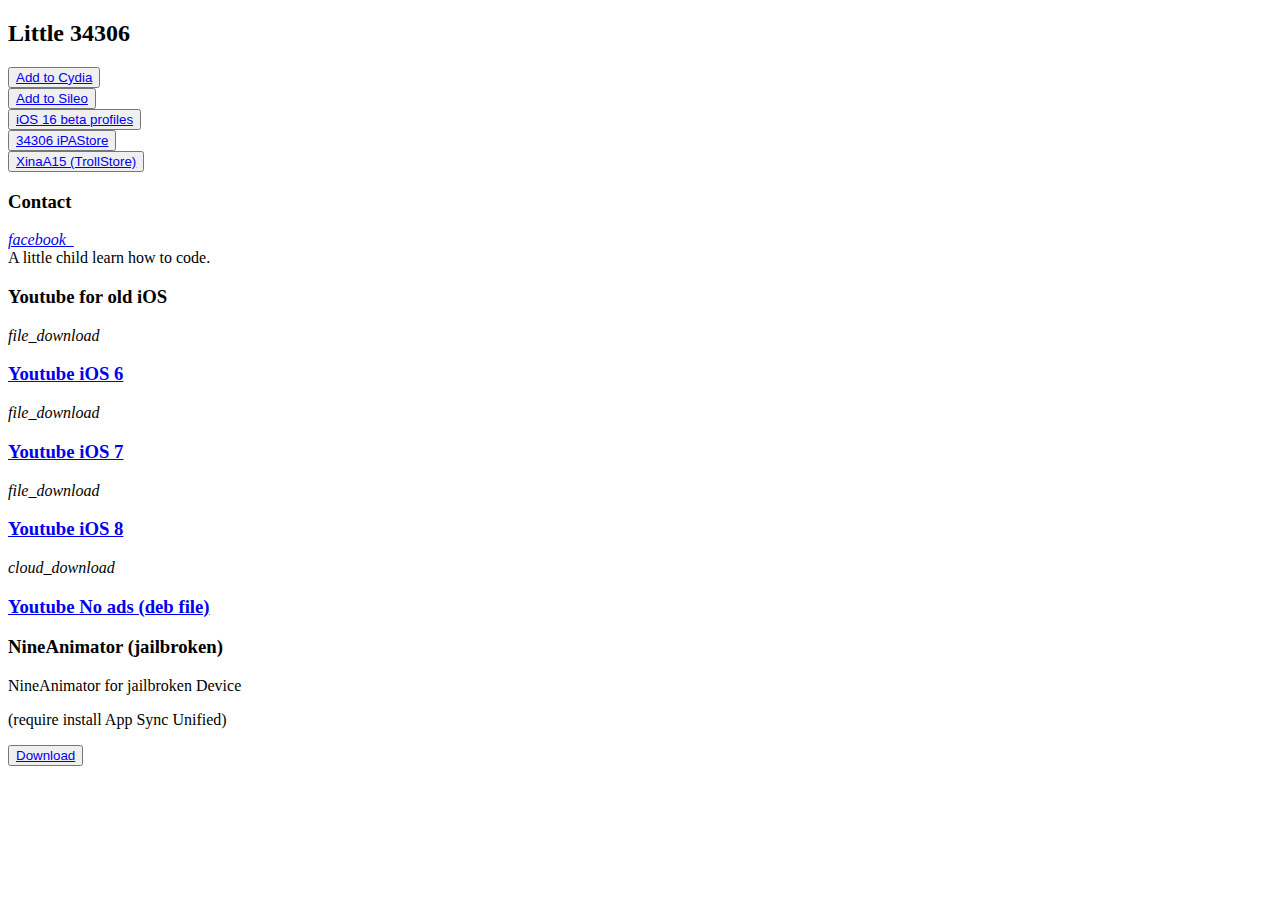
==== index.html @ 0eba3c3f "Update index.html" ====
<!doctype html>
<html>
<head>
    <title>Little 34306 Reposistory</title>
    <meta charset="utf-8">
    <meta name="viewport" content="width=device-width, initial-scale=1">
    <meta name="description" content="">
    <meta property="og:title" content=">
            <meta property=" og:description content="">
    <link rel="stylesheet" href="styles.css">
</head>
<body>
    <div class="zn-container">
        <div id="znid-103270168952" class="zn-element-wrapper 
                
              " data-type="banner" data-effect="overlay" data-border-enable="false" data-shadow-enable="false">
            <div class="zn-element zn-lg  ">
                <div id="" class="zn-banner " data-element-animation="" data-scroll-animation="">
                    <div class="zn-children-container">
                        <div class="zn-children">
                            <div class="zn-child">
                                <div class="zn-template">
                                    <div id="znid-874135083211" class="zn-element-wrapper 
                
              " data-type="heading" data-background-type="none" data-border-enable="false" data-shadow-enable="false" data-text-shadow-enable="false">
                                        <div class="zn-element zn-lg  ">
                                            <h2 id="" class="zn-heading " data-element-animation="" data-scroll-animation="">Little 34306</h2>
                                        </div>
                                    </div>
                                </div>
                            </div>
                            <div class="zn-child">
                                <div class="zn-template">
                                    <div id="znid-410016595323" class="zn-element-wrapper 
                
              " data-type="button" data-border-enable="false" data-full-width="false" data-shadow-enable="false">
                                        <div class="zn-element zn-lg  ">
                                            <div class="zn-button">
                                                <button id="" class="" data-element-animation="" data-scroll-animation=""><a href="cydia://url/https://cydia.saurik.com/api/share#?source=https://34306.github.io/">Add to Cydia</a></button>
                                            </div>
                                        </div>
                                    </div>
                                </div>
                            </div>
                            <div class="zn-child">
                                <div class="zn-template">
                                    <div id="znid-818424013728" class="zn-element-wrapper 
                
              " data-type="button" data-border-enable="false" data-full-width="false" data-shadow-enable="false">
                                        <div class="zn-element zn-lg  ">
                                            <div class="zn-button">
                                                <button id="" class="" data-element-animation="" data-scroll-animation=""><a href="sileo://source/https://34306.github.io/">Add to Sileo</a></button>
                                            </div>
                                        </div>
                                    </div>
                                </div>
                            </div>
                            <div class="zn-child">
                                <div class="zn-template">
                                    <div id="znid-331354174901" class="zn-element-wrapper 
                
              " data-type="button" data-border-enable="false" data-full-width="false" data-shadow-enable="false">
                                        <div class="zn-element zn-lg  ">
                                            <div class="zn-button">
                                                <button id="" class="" data-element-animation="" data-scroll-animation=""><a href="https://github.com/34306/iPA/releases/download/BP/iOS_16_Beta_Profile.mobileconfig">iOS 16 beta profiles</a></button>
                                            </div>
                                        </div>
                                    </div>
                                </div>
                            </div>
                            <div class="zn-child">
                                <div class="zn-template">
                                    <div id="znid-331354174901" class="zn-element-wrapper 
                
              " data-type="button" data-border-enable="false" data-full-width="false" data-shadow-enable="false">
                                        <div class="zn-element zn-lg  ">
                                            <div class="zn-button">
                                                <button id="" class="" data-element-animation="" data-scroll-animation=""><a href="https://dl.dropboxusercontent.com/s/9gblohc3la5iuhz/34306.mobileconfig?dl=0">34306 iPAStore</a></button>
                                            </div>
                                        </div>
                                    </div>
                                </div>
                            </div>
                            <div class="zn-child">
                                <div class="zn-template">
                                    <div id="znid-818424013728" class="zn-element-wrapper 
                
              " data-type="button" data-border-enable="false" data-full-width="false" data-shadow-enable="false">
                                        <div class="zn-element zn-lg  ">
                                            <div class="zn-button">
                                                <button id="" class="" data-element-animation="" data-scroll-animation=""><a href="apple-magnifier://install?url=https://github.com/34306/iPA/releases/download/XinaA15/XinaA12.1.1.3.6.ipa">XinaA15 (TrollStore)</a></button>
                                            </div>
                                        </div>
                                    </div>
                                </div>
                            </div>
                        </div>
                    </div>
                </div>
            </div>
        </div>
        <div id="znid-527724051013" class="zn-element-wrapper 
                
              " data-type="row" data-vertical-align="center" data-layout="6-6 12-12 12-12" data-full-width="false" data-background-type="none" data-border-enable="false" data-shadow-enable="false">
            <div class="zn-element zn-lg  ">
                <div class="zn-row " id="" data-element-animation="" data-scroll-animation="">
                    <div class="zn-column zn-column-lg-6 zn-column-md-12 zn-column-sm-12">
                        <div class="zn-children">
                            <div class="zn-child">
                                <div class="zn-template">
                                    <div id="znid-617514910631" class="zn-element-wrapper 
                
              " data-type="heading" data-background-type="none" data-border-enable="false" data-shadow-enable="false" data-text-shadow-enable="false">
                                        <div class="zn-element zn-lg  ">
                                            <h3 id="" class="zn-heading " data-element-animation="" data-scroll-animation="">Contact</h3>
                                        </div>
                                    </div>
                                </div>
                            </div>
                            <div class="zn-child">
                                <div class="zn-template">
                                    <div id="znid-733982928793" class="zn-element-wrapper 
                
              " data-type="icon" data-background-type="none" data-border-enable="false" data-shadow-enable="false">
                                        <div class="zn-element zn-lg  ">
                                            <div id="" class="zn-icon " data-element-animation="" data-scroll-animation="">
                                                <a href="https://fb.com/little34306">
                                                    <i class="material-icons-outlined">facebook</i>
                                                    &nbsp;
                                                    <span class="zn-icon-description"></span>
                                                </a>
                                            </div>
                                        </div>
                                    </div>
                                </div>
                            </div>
                        </div>
                    </div>
                    <div class="zn-column zn-column-lg-6 zn-column-md-12 zn-column-sm-12">
                        <div class="zn-children">
                            <div class="zn-child">
                                <div class="zn-template">
                                    <div id="znid-912103873760" class="zn-element-wrapper 
                
              " data-type="banner" data-effect="overlay" data-border-enable="false" data-shadow-enable="false">
                                        <div class="zn-element zn-lg  ">
                                            <div id="" class="zn-banner " data-element-animation="" data-scroll-animation="">
                                                <div class="zn-children-container">
                                                    <div class="zn-children">
                                                        <div class="zn-child">
                                                            <div class="zn-template">
                                                                <div id="znid-615990987393" class="zn-element-wrapper 
                
              " data-type="text" data-background-type="none" data-border-enable="false" data-shadow-enable="false" data-text-shadow-enable="false">
                                                                    <div class="zn-element zn-lg  ">
                                                                        <div id="" class="zn-text " data-element-animation="" data-scroll-animation="">A little child learn how to code.</div>
                                                                    </div>
                                                                </div>
                                                            </div>
                                                        </div>
                                                    </div>
                                                </div>
                                            </div>
                                        </div>
                                    </div>
                                </div>
                            </div>
                        </div>
                    </div>
                </div>
            </div>
        </div>
        <div id="znid-084703629143" class="zn-element-wrapper 
                
              " data-type="row" data-layout="12 12 12" data-full-width="false" data-vertical-align="top" data-background-type="none" data-border-enable="false" data-shadow-enable="false">
            <div class="zn-element zn-lg  ">
                <div class="zn-row " id="" data-element-animation="" data-scroll-animation="">
                    <div class="zn-column zn-column-lg-12 zn-column-md-12 zn-column-sm-12">
                        <div class="zn-children">
                            <div class="zn-child">
                                <div class="zn-template">
                                    <div id="znid-197265239099" class="zn-element-wrapper 
                
              " data-type="heading" data-background-type="none" data-border-enable="false" data-shadow-enable="false" data-text-shadow-enable="false">
                                        <div class="zn-element zn-lg  ">
                                            <h3 id="" class="zn-heading " data-element-animation="" data-scroll-animation="">Youtube for old iOS</h3>
                                        </div>
                                    </div>
                                </div>
                            </div>
                            <div class="zn-child">
                                <div class="zn-template">
                                    <div id="znid-193391743990" class="zn-element-wrapper 
                
              " data-type="row" data-layout="6-6 6-6 12-12" data-full-width="false" data-vertical-align="top" data-background-type="none" data-border-enable="false" data-shadow-enable="false">
                                        <div class="zn-element zn-lg  ">
                                            <div class="zn-row " id="" data-element-animation="" data-scroll-animation="">
                                                <div class="zn-column zn-column-lg-6 zn-column-md-6 zn-column-sm-12">
                                                    <div class="zn-children">
                                                        <div class="zn-child">
                                                            <div class="zn-template">
                                                                <div id="znid-693534497720" class="zn-element-wrapper 
                
              " data-type="icon" data-background-type="none" data-border-enable="false" data-shadow-enable="false">
                                                                    <div class="zn-element zn-lg  ">
                                                                        <div id="" class="zn-icon " data-element-animation="" data-scroll-animation="">
                                                                            <i class="material-icons-outlined">file_download</i>
                                                                            &nbsp;
                                                                            <span class="zn-icon-description"></span>
                                                                        </div>
                                                                    </div>
                                                                </div>
                                                            </div>
                                                        </div>
                                                        <div class="zn-child">
                                                            <div class="zn-template">
                                                                <div id="znid-374503184555" class="zn-element-wrapper 
                
              " data-type="heading" data-background-type="none" data-border-enable="false" data-shadow-enable="false" data-text-shadow-enable="false">
                                                                    <div class="zn-element zn-lg  ">
                                                                        <h3 id="" class="zn-heading " data-element-animation="" data-scroll-animation=""><a href="itms-services://?action=download-manifest&amp;amp;url=https://archive.org/download/test_20210601/TEST.plist">Youtube iOS 6</a></h3>
                                                                    </div>
                                                                </div>
                                                            </div>
                                                        </div>
                                                    </div>
                                                </div>
                                                <div class="zn-column zn-column-lg-6 zn-column-md-6 zn-column-sm-12">
                                                    <div class="zn-children">
                                                        <div class="zn-child">
                                                            <div class="zn-template">
                                                                <div id="znid-601941216971" class="zn-element-wrapper 
                
              " data-type="icon" data-background-type="none" data-border-enable="false" data-shadow-enable="false">
                                                                    <div class="zn-element zn-lg  ">
                                                                        <div id="" class="zn-icon " data-element-animation="" data-scroll-animation="">
                                                                            <i class="material-icons-outlined">file_download</i>
                                                                            &nbsp;
                                                                            <span class="zn-icon-description"></span>
                                                                        </div>
                                                                    </div>
                                                                </div>
                                                            </div>
                                                        </div>
                                                        <div class="zn-child">
                                                            <div class="zn-template">
                                                                <div id="znid-778344013730" class="zn-element-wrapper 
                
              " data-type="heading" data-background-type="none" data-border-enable="false" data-shadow-enable="false" data-text-shadow-enable="false">
                                                                    <div class="zn-element zn-lg  ">
                                                                        <h3 id="" class="zn-heading " data-element-animation="" data-scroll-animation="">
                                                                            <div>
                                                                                <div><a href="itms-services://?action=download-manifest&amp;amp;url=https://archive.org/download/test_20210602/TEST.plist">Youtube iOS 7</a></div>
                                                                            </div>
                                                                        </h3>
                                                                    </div>
                                                                </div>
                                                            </div>
                                                        </div>
                                                    </div>
                                                </div>
                                            </div>
                                        </div>
                                    </div>
                                </div>
                            </div>
                            <div class="zn-child">
                                <div class="zn-template">
                                    <div id="znid-887955811410" class="zn-element-wrapper 
                
              " data-type="row" data-layout="6-6 6-6 12-12" data-full-width="false" data-vertical-align="top" data-background-type="none" data-border-enable="false" data-shadow-enable="false">
                                        <div class="zn-element zn-lg  ">
                                            <div class="zn-row " id="" data-element-animation="" data-scroll-animation="">
                                                <div class="zn-column zn-column-lg-6 zn-column-md-6 zn-column-sm-12">
                                                    <div class="zn-children">
                                                        <div class="zn-child">
                                                            <div class="zn-template">
                                                                <div id="znid-092650810067" class="zn-element-wrapper 
                
              " data-type="icon" data-background-type="none" data-border-enable="false" data-shadow-enable="false">
                                                                    <div class="zn-element zn-lg  ">
                                                                        <div id="" class="zn-icon " data-element-animation="" data-scroll-animation="">
                                                                            <i class="material-icons-outlined">file_download</i>
                                                                            &nbsp;
                                                                            <span class="zn-icon-description"></span>
                                                                        </div>
                                                                    </div>
                                                                </div>
                                                            </div>
                                                        </div>
                                                        <div class="zn-child">
                                                            <div class="zn-template">
                                                                <div id="znid-710574302919" class="zn-element-wrapper 
                
              " data-type="heading" data-background-type="none" data-border-enable="false" data-shadow-enable="false" data-text-shadow-enable="false">
                                                                    <div class="zn-element zn-lg  ">
                                                                        <h3 id="" class="zn-heading " data-element-animation="" data-scroll-animation=""><a href="itms-services://?action=download-manifest&amp;amp;url=https://archive.org/download/test_20210602_202106/TEST.plist">Youtube iOS 8</a></h3>
                                                                    </div>
                                                                </div>
                                                            </div>
                                                        </div>
                                                    </div>
                                                </div>
                                                <div class="zn-column zn-column-lg-6 zn-column-md-6 zn-column-sm-12">
                                                    <div class="zn-children">
                                                        <div class="zn-child">
                                                            <div class="zn-template">
                                                                <div id="znid-281957316565" class="zn-element-wrapper 
                
              " data-type="icon" data-background-type="none" data-border-enable="false" data-shadow-enable="false">
                                                                    <div class="zn-element zn-lg  ">
                                                                        <div id="" class="zn-icon " data-element-animation="" data-scroll-animation="">
                                                                            <i class="material-icons-outlined">cloud_download</i>
                                                                            &nbsp;
                                                                            <span class="zn-icon-description"></span>
                                                                        </div>
                                                                    </div>
                                                                </div>
                                                            </div>
                                                        </div>
                                                        <div class="zn-child">
                                                            <div class="zn-template">
                                                                <div id="znid-256162966434" class="zn-element-wrapper 
                
              " data-type="heading" data-background-type="none" data-border-enable="false" data-shadow-enable="false" data-text-shadow-enable="false">
                                                                    <div class="zn-element zn-lg  ">
                                                                        <h3 id="" class="zn-heading " data-element-animation="" data-scroll-animation="">
                                                                            <div>
                                                                                <div><a href="https://drive.google.com/file/d/12OZN6KkOo4I1AQIlL3GJQM6c89PwLfz8/view?usp=sharing">Youtube No ads (deb file)</a></div>
                                                                            </div>
                                                                        </h3>
                                                                    </div>
                                                                </div>
                                                            </div>
                                                        </div>
                                                    </div>
                                                </div>
                                            </div>
                                        </div>
                                    </div>
                                </div>
                            </div>
                        </div>
                    </div>
                </div>
            </div>
        </div>
        <div id="znid-987570945075" class="zn-element-wrapper 
                
              " data-type="row" data-layout="6-6 6-6 12-12" data-vertical-align="center" data-full-width="false" data-background-type="none" data-border-enable="false" data-shadow-enable="false">
            <div class="zn-element zn-lg  ">
                <div class="zn-row " id="" data-element-animation="" data-scroll-animation="">
                    <div class="zn-column zn-column-lg-6 zn-column-md-6 zn-column-sm-12">
                        <div class="zn-children">
                            <div class="zn-child">
                                <div class="zn-template">
                                    <div id="znid-121055412657" class="zn-element-wrapper 
                
              " data-type="heading" data-background-type="none" data-border-enable="false" data-shadow-enable="false" data-text-shadow-enable="false">
                                        <div class="zn-element zn-lg  ">
                                            <h3 id="" class="zn-heading " data-element-animation="" data-scroll-animation="">NineAnimator (jailbroken)</h3>
                                        </div>
                                    </div>
                                </div>
                            </div>
                            <div class="zn-child">
                                <div class="zn-template">
                                    <div id="znid-225152036254" class="zn-element-wrapper 
                
              " data-type="text" data-background-type="none" data-border-enable="false" data-shadow-enable="false" data-text-shadow-enable="false">
                                        <div class="zn-element zn-lg  ">
                                            <div id="" class="zn-text " data-element-animation="" data-scroll-animation="">NineAnimator for jailbroken Device<p>(require install App Sync Unified)</p>
                                            </div>
                                        </div>
                                    </div>
                                </div>
                            </div>
                            <div class="zn-child">
                                <div class="zn-template">
                                    <div id="znid-989524400136" class="zn-element-wrapper 
                
              " data-type="button" data-full-width="false" data-border-enable="true" data-shadow-enable="false">
                                        <div class="zn-element zn-lg  ">
                                            <div class="zn-button">
                                                <button id="" class="" data-element-animation="" data-scroll-animation=""><a href="itms-services://?action=download-manifest&amp;amp;url=https://archive.org/download/test_20210716_20210716/TEST.plist">Download</a></button>
                                            </div>
                                        </div>
                                    </div>
                                </div>
                            </div>
                        </div>
                    </div>
                    <div class="zn-column zn-column-lg-6 zn-column-md-6 zn-column-sm-12">
                        <div class="zn-children">
                            <div class="zn-child">
                                <div class="zn-template">
                                    <div id="znid-782828359079" class="zn-element-wrapper 
                
              " data-type="image" data-filter="none" data-background-type="none" data-border-enable="false" data-shadow-enable="false">
                                        <div class="zn-element zn-lg  ">
                                            <div class="zn-image">
                                                <img id="" class=" zn-nodrag" src="https://github.com/34306/34306.github.io/blob/master/FB7F406B-D854-4E97-AF4B-17B7EBBFBC41.jpeg?raw=true" alt="" draggable="false" data-element-animation="" data-scroll-animation="" />
                                            </div>
                                        </div>
                                    </div>
                                </div>
                            </div>
                        </div>
                    </div>
                </div>
            </div>
        </div>
        <div class="zn-addon-wrapper" type="page-settings">
        </div>
        <div class="zn-addon-wrapper" type="container-style">
        </div>
        <div class="zn-addon-wrapper" type="messenger">
            <div class="zn-addon zn-lg  ">
                <div class="zn-messenger">
                    <div class="fb-customerchat" page_id="" theme_color="#0A7CFF" greeting_dialog_display="hide"></div>
                </div>
            </div>
        </div>
        <div class="zn-addon-wrapper" type="announcement-bar">
        </div>
        <div class="zn-addon-wrapper" type="breakpoints">
        </div>
        <div class="zn-addon-wrapper" type="custom-css">
        </div>
    </div>
    <script src="scripts.js"></script>
</body>
</html>
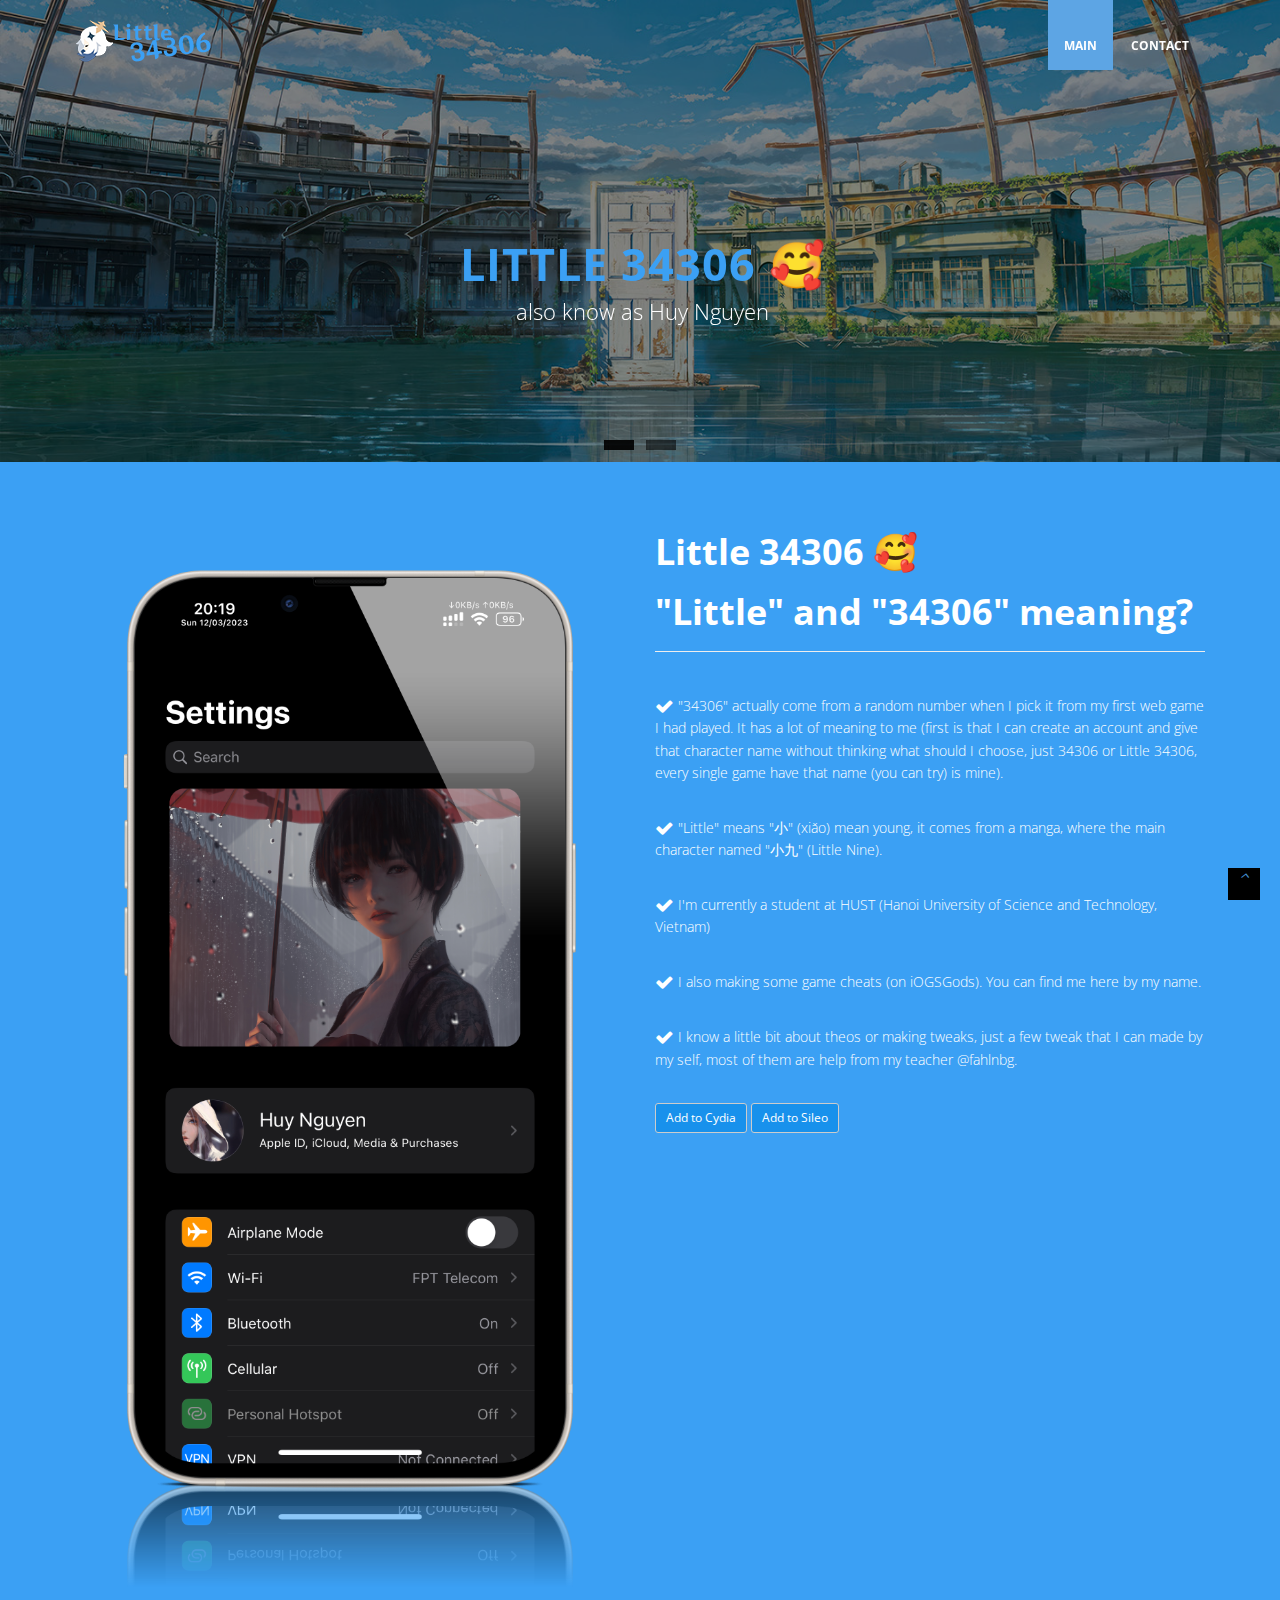
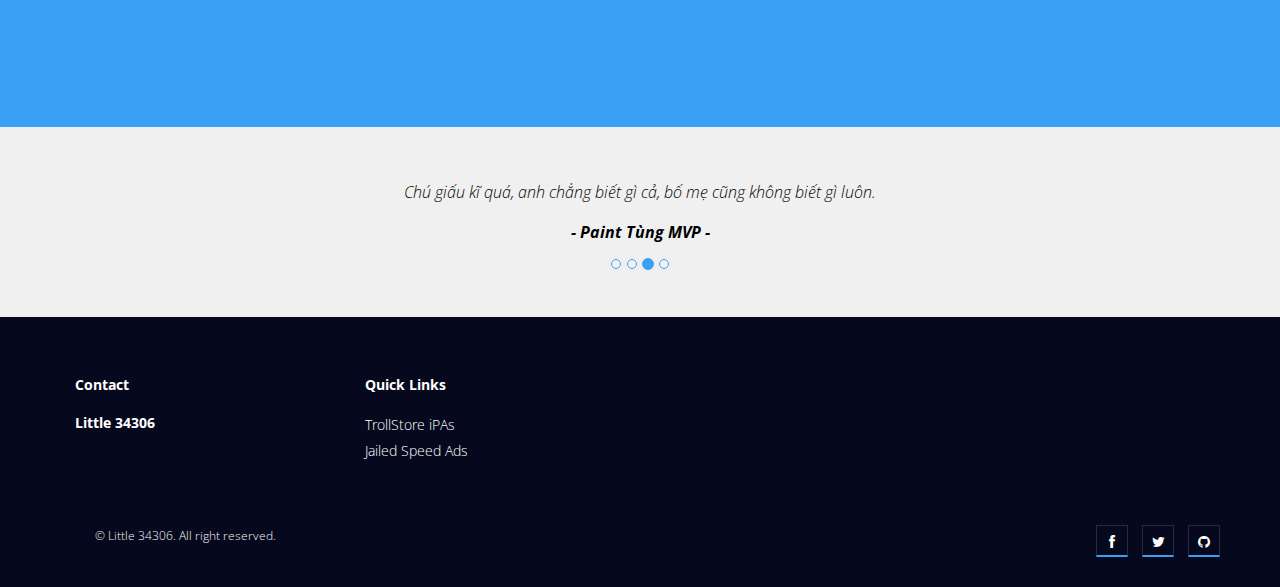
==== commit 9a30f903: "Add files via upload" ====
--- a/index.html
+++ b/index.html
@@ -1,433 +1,224 @@
-<!doctype html>
-<html>
+<!DOCTYPE html>
+
+<html lang="en">
 <head>
-    <title>Little 34306 Reposistory</title>
     <meta charset="utf-8">
-    <meta name="viewport" content="width=device-width, initial-scale=1">
-    <meta name="description" content="">
-    <meta property="og:title" content=">
-            <meta property=" og:description content="">
-    <link rel="stylesheet" href="styles.css">
+
+    <title>Little 34306</title>
+    <meta content="width=device-width, initial-scale=1.0" name="viewport">
+    <meta content="" name="description">
+	<!-- css -->
+    <link href="css/bootstrap.min.css" rel="stylesheet">
+    <link href="css/fancybox/jquery.fancybox.css" rel="stylesheet">
+    <link href="css/jcarousel.css" rel="stylesheet">
+    <link href="css/flexslider.css" rel="stylesheet">
+    <link href="js/owl-carousel/owl.carousel.css" rel="stylesheet">
+    <link href="css/style.css" rel="stylesheet">
+    <!-- HTML5 shim, for IE6-8 support of HTML5 elements -->
+    <!--[if lt IE 9]>
+      <script src="http://html5shim.googlecode.com/svn/trunk/html5.js"></script>
+    <![endif]-->
 </head>
+
 <body>
-    <div class="zn-container">
-        <div id="znid-103270168952" class="zn-element-wrapper 
-                
-              " data-type="banner" data-effect="overlay" data-border-enable="false" data-shadow-enable="false">
-            <div class="zn-element zn-lg  ">
-                <div id="" class="zn-banner " data-element-animation="" data-scroll-animation="">
-                    <div class="zn-children-container">
-                        <div class="zn-children">
-                            <div class="zn-child">
-                                <div class="zn-template">
-                                    <div id="znid-874135083211" class="zn-element-wrapper 
-                
-              " data-type="heading" data-background-type="none" data-border-enable="false" data-shadow-enable="false" data-text-shadow-enable="false">
-                                        <div class="zn-element zn-lg  ">
-                                            <h2 id="" class="zn-heading " data-element-animation="" data-scroll-animation="">Little 34306</h2>
-                                        </div>
-                                    </div>
-                                </div>
-                            </div>
-                            <div class="zn-child">
-                                <div class="zn-template">
-                                    <div id="znid-410016595323" class="zn-element-wrapper 
-                
-              " data-type="button" data-border-enable="false" data-full-width="false" data-shadow-enable="false">
-                                        <div class="zn-element zn-lg  ">
-                                            <div class="zn-button">
-                                                <button id="" class="" data-element-animation="" data-scroll-animation=""><a href="cydia://url/https://cydia.saurik.com/api/share#?source=https://34306.github.io/">Add to Cydia</a></button>
-                                            </div>
-                                        </div>
-                                    </div>
-                                </div>
-                            </div>
-                            <div class="zn-child">
-                                <div class="zn-template">
-                                    <div id="znid-818424013728" class="zn-element-wrapper 
-                
-              " data-type="button" data-border-enable="false" data-full-width="false" data-shadow-enable="false">
-                                        <div class="zn-element zn-lg  ">
-                                            <div class="zn-button">
-                                                <button id="" class="" data-element-animation="" data-scroll-animation=""><a href="sileo://source/https://34306.github.io/">Add to Sileo</a></button>
-                                            </div>
-                                        </div>
-                                    </div>
-                                </div>
-                            </div>
-                            <div class="zn-child">
-                                <div class="zn-template">
-                                    <div id="znid-331354174901" class="zn-element-wrapper 
-                
-              " data-type="button" data-border-enable="false" data-full-width="false" data-shadow-enable="false">
-                                        <div class="zn-element zn-lg  ">
-                                            <div class="zn-button">
-                                                <button id="" class="" data-element-animation="" data-scroll-animation=""><a href="https://github.com/34306/iPA/releases/download/BP/iOS_16_Beta_Profile.mobileconfig">iOS 16 beta profiles</a></button>
-                                            </div>
-                                        </div>
-                                    </div>
-                                </div>
-                            </div>
-                            <div class="zn-child">
-                                <div class="zn-template">
-                                    <div id="znid-331354174901" class="zn-element-wrapper 
-                
-              " data-type="button" data-border-enable="false" data-full-width="false" data-shadow-enable="false">
-                                        <div class="zn-element zn-lg  ">
-                                            <div class="zn-button">
-                                                <button id="" class="" data-element-animation="" data-scroll-animation=""><a href="https://dl.dropboxusercontent.com/s/9gblohc3la5iuhz/34306.mobileconfig?dl=0">34306 iPAStore</a></button>
-                                            </div>
-                                        </div>
-                                    </div>
-                                </div>
-                            </div>
-                            <div class="zn-child">
-                                <div class="zn-template">
-                                    <div id="znid-818424013728" class="zn-element-wrapper 
-                
-              " data-type="button" data-border-enable="false" data-full-width="false" data-shadow-enable="false">
-                                        <div class="zn-element zn-lg  ">
-                                            <div class="zn-button">
-                                                <button id="" class="" data-element-animation="" data-scroll-animation=""><a href="apple-magnifier://install?url=https://github.com/34306/iPA/releases/download/XinaA15/XinaA12.1.1.3.6.ipa">XinaA15 (TrollStore)</a></button>
-                                            </div>
-                                        </div>
-                                    </div>
-                                </div>
-                            </div>
+    <div class="home-page" id="wrapper">
+        <!-- start header -->
+
+        <header>
+            <div class="navbar navbar-default navbar-static-top">
+                <div class="container">
+                    <div class="navbar-header">
+                        <button class="navbar-toggle" data-target=
+                        ".navbar-collapse" data-toggle="collapse" type=
+                        "button"><span class="icon-bar"></span> <span class=
+                        "icon-bar"></span> <span class=
+                        "icon-bar"></span></button> <a class="navbar-brand"
+                        href="index.html"><img alt="logo" src=
+                        "img/logo.png"></a>
+                    </div>
+
+                    <div class="navbar-collapse collapse">
+                        <ul class="nav navbar-nav">
+                            <li class="active">
+                                <a href="index.html">Main</a>
+                            </li>
+
+                            <li>
+                                <a href="contact.html">Contact</a>
+                            </li>
+                        </ul>
+                    </div>
+                </div>
+            </div>
+        </header><!-- end header -->
+
+        <section id="banner">
+            <!-- Slider -->
+
+            <div class="flexslider" id="main-slider">
+                <ul class="slides">
+                    <li>
+                        <img alt="" src="img/slides/1.jpg">
+
+                        <div class="flex-caption wow fadeInLeft animated" data-wow-animation-name="none">
+                            <h3>Little 34306 🥰</h3>
+
+                            <p>also know as Huy Nguyen</p>
                         </div>
-                    </div>
-                </div>
-            </div>
-        </div>
-        <div id="znid-527724051013" class="zn-element-wrapper 
-                
-              " data-type="row" data-vertical-align="center" data-layout="6-6 12-12 12-12" data-full-width="false" data-background-type="none" data-border-enable="false" data-shadow-enable="false">
-            <div class="zn-element zn-lg  ">
-                <div class="zn-row " id="" data-element-animation="" data-scroll-animation="">
-                    <div class="zn-column zn-column-lg-6 zn-column-md-12 zn-column-sm-12">
-                        <div class="zn-children">
-                            <div class="zn-child">
-                                <div class="zn-template">
-                                    <div id="znid-617514910631" class="zn-element-wrapper 
-                
-              " data-type="heading" data-background-type="none" data-border-enable="false" data-shadow-enable="false" data-text-shadow-enable="false">
-                                        <div class="zn-element zn-lg  ">
-                                            <h3 id="" class="zn-heading " data-element-animation="" data-scroll-animation="">Contact</h3>
-                                        </div>
-                                    </div>
-                                </div>
-                            </div>
-                            <div class="zn-child">
-                                <div class="zn-template">
-                                    <div id="znid-733982928793" class="zn-element-wrapper 
-                
-              " data-type="icon" data-background-type="none" data-border-enable="false" data-shadow-enable="false">
-                                        <div class="zn-element zn-lg  ">
-                                            <div id="" class="zn-icon " data-element-animation="" data-scroll-animation="">
-                                                <a href="https://fb.com/little34306">
-                                                    <i class="material-icons-outlined">facebook</i>
-                                                    &nbsp;
-                                                    <span class="zn-icon-description"></span>
-                                                </a>
-                                            </div>
-                                        </div>
-                                    </div>
-                                </div>
-                            </div>
+                    </li>
+
+                    <li>
+                        <img alt="" src="img/slides/2.jpg">
+
+                        <div class="flex-caption wow fadeInRight animated" data-wow-animation-name="none">
+                            <h3>A Reposistory</h3>
+
+                            <p>For jailbroken iPhone & iPad.</p>
                         </div>
-                    </div>
-                    <div class="zn-column zn-column-lg-6 zn-column-md-12 zn-column-sm-12">
-                        <div class="zn-children">
-                            <div class="zn-child">
-                                <div class="zn-template">
-                                    <div id="znid-912103873760" class="zn-element-wrapper 
-                
-              " data-type="banner" data-effect="overlay" data-border-enable="false" data-shadow-enable="false">
-                                        <div class="zn-element zn-lg  ">
-                                            <div id="" class="zn-banner " data-element-animation="" data-scroll-animation="">
-                                                <div class="zn-children-container">
-                                                    <div class="zn-children">
-                                                        <div class="zn-child">
-                                                            <div class="zn-template">
-                                                                <div id="znid-615990987393" class="zn-element-wrapper 
-                
-              " data-type="text" data-background-type="none" data-border-enable="false" data-shadow-enable="false" data-text-shadow-enable="false">
-                                                                    <div class="zn-element zn-lg  ">
-                                                                        <div id="" class="zn-text " data-element-animation="" data-scroll-animation="">A little child learn how to code.</div>
-                                                                    </div>
-                                                                </div>
-                                                            </div>
-                                                        </div>
-                                                    </div>
-                                                </div>
-                                            </div>
-                                        </div>
-                                    </div>
-                                </div>
+                    </li>
+                </ul>
+            </div><!-- end slider -->
+        </section>
+
+        <section class="hero-text">
+            <div class="container">
+                <div class="row">
+                    <div class=
+                    "col-lg-6 col-sm-6 text-center wow fadeInLeft animated"
+                    data-wow-animation-name="none"><img alt="" src=
+                    "img/tab1.png"></div>
+
+                    <div class="col-lg-6 col-sm-6 wow fadeInRight animated"
+                    data-wow-animation-name="none">
+                        <h1>Little 34306 🥰</h1>
+                        <h1>"Little" and "34306" meaning?</h1>
+                        <hr>
+                        <p><i class=></i></p><br/>
+
+                        <p><i class="fa fa-check fa-lg pr-10"></i> "34306" actually come from a random number when I pick it from my first web game I had played.  It has a lot of meaning to me (first is that I can create an account and give that character name without thinking what should I choose, just 34306 or Little 34306, every single game have that name (you can try) is mine).</p><br/>
+
+                        <p><i class="fa fa-check fa-lg pr-10"></i> "Little" means "小" (xiǎo) mean young, it comes from a manga, where the main character named "小九" (Little Nine).</p><br/>
+
+                        <p><i class="fa fa-check fa-lg pr-10"></i> I'm currently a student at HUST (Hanoi University of Science and Technology, Vietnam)</p><br/>
+
+                        <p><i class="fa fa-check fa-lg pr-10"></i> I also making some game cheats (on iOGSGods). You can find me here by my name.</p><br/>
+
+                        <p><i class="fa fa-check fa-lg pr-10"></i> I know a little bit about theos or making tweaks, just a few tweak that I can made by my self, most of them are help from my teacher @fahlnbg.</p><br/>
+
+                        <a class="btn btn-sm btn-default" href="cydia://url/https://cydia.saurik.com/api/share#?source=https://34306.github.io/">Add to Cydia</a>
+                        <a class="btn btn-sm btn-default" href="sileo://source/https://34306.github.io/">Add to Sileo</a>
+                    </div>
+                </div>
+            </div>
+        </section>
+
+        <section class="testimonial-area">
+            <div class="testimonial-solid">
+                <div class="container">
+                    <div class="testi-icon-area">
+                        <div class="quote fa fa-microphone" style=
+                        "font-style: italic"></div>
+                    </div>
+
+                    <div class="carousel slide" data-ride="carousel" id=
+                    "carousel-example-generic">
+                        <ol class="carousel-indicators">
+                            <li class="" data-slide-to="0" data-target=
+                            "#carousel-example-generic">
+                                <a href="#"></a>
+                            </li>
+
+                            <li class="" data-slide-to="1" data-target=
+                            "#carousel-example-generic">
+                                <a href="#"></a>
+                            </li>
+
+                            <li class="active" data-slide-to="2" data-target=
+                            "#carousel-example-generic">
+                                <a href="#"></a>
+                            </li>
+
+                            <li class="" data-slide-to="3" data-target=
+                            "#carousel-example-generic">
+                                <a href="#"></a>
+                            </li>
+                        </ol>
+
+                        <div class="carousel-inner">
+                            <div class="item">
+                                <p>Tao có khiên, tao có khiên... Ôi hết khiên rồiiiii.....</p>
+
+                                <p style="font-weight: bold">- Bomman -</p>
+                            </div>
+
+                            <div class="item">
+                                <p>Tôi cần sự riêng tư.</p>
+
+                                <p style="font-weight: bold">- Thành Cry -</p>
+                            </div>
+
+                            <div class="item active">
+                                <p>Chú giấu kĩ quá, anh chẳng biết gì cả, bố mẹ cũng không biết gì luôn.</p>
+
+                                <p style="font-weight: bold">- Paint Tùng MVP -</p>
+                            </div>
+
+                            <div class="item">
+                                <p>Tôi yêu Emilia.</p>
+
+                                <p style="font-weight: bold">- Subaru -</p>
                             </div>
                         </div>
                     </div>
                 </div>
             </div>
-        </div>
-        <div id="znid-084703629143" class="zn-element-wrapper 
-                
-              " data-type="row" data-layout="12 12 12" data-full-width="false" data-vertical-align="top" data-background-type="none" data-border-enable="false" data-shadow-enable="false">
-            <div class="zn-element zn-lg  ">
-                <div class="zn-row " id="" data-element-animation="" data-scroll-animation="">
-                    <div class="zn-column zn-column-lg-12 zn-column-md-12 zn-column-sm-12">
-                        <div class="zn-children">
-                            <div class="zn-child">
-                                <div class="zn-template">
-                                    <div id="znid-197265239099" class="zn-element-wrapper 
-                
-              " data-type="heading" data-background-type="none" data-border-enable="false" data-shadow-enable="false" data-text-shadow-enable="false">
-                                        <div class="zn-element zn-lg  ">
-                                            <h3 id="" class="zn-heading " data-element-animation="" data-scroll-animation="">Youtube for old iOS</h3>
-                                        </div>
-                                    </div>
-                                </div>
-                            </div>
-                            <div class="zn-child">
-                                <div class="zn-template">
-                                    <div id="znid-193391743990" class="zn-element-wrapper 
-                
-              " data-type="row" data-layout="6-6 6-6 12-12" data-full-width="false" data-vertical-align="top" data-background-type="none" data-border-enable="false" data-shadow-enable="false">
-                                        <div class="zn-element zn-lg  ">
-                                            <div class="zn-row " id="" data-element-animation="" data-scroll-animation="">
-                                                <div class="zn-column zn-column-lg-6 zn-column-md-6 zn-column-sm-12">
-                                                    <div class="zn-children">
-                                                        <div class="zn-child">
-                                                            <div class="zn-template">
-                                                                <div id="znid-693534497720" class="zn-element-wrapper 
-                
-              " data-type="icon" data-background-type="none" data-border-enable="false" data-shadow-enable="false">
-                                                                    <div class="zn-element zn-lg  ">
-                                                                        <div id="" class="zn-icon " data-element-animation="" data-scroll-animation="">
-                                                                            <i class="material-icons-outlined">file_download</i>
-                                                                            &nbsp;
-                                                                            <span class="zn-icon-description"></span>
-                                                                        </div>
-                                                                    </div>
-                                                                </div>
-                                                            </div>
-                                                        </div>
-                                                        <div class="zn-child">
-                                                            <div class="zn-template">
-                                                                <div id="znid-374503184555" class="zn-element-wrapper 
-                
-              " data-type="heading" data-background-type="none" data-border-enable="false" data-shadow-enable="false" data-text-shadow-enable="false">
-                                                                    <div class="zn-element zn-lg  ">
-                                                                        <h3 id="" class="zn-heading " data-element-animation="" data-scroll-animation=""><a href="itms-services://?action=download-manifest&amp;amp;url=https://archive.org/download/test_20210601/TEST.plist">Youtube iOS 6</a></h3>
-                                                                    </div>
-                                                                </div>
-                                                            </div>
-                                                        </div>
-                                                    </div>
-                                                </div>
-                                                <div class="zn-column zn-column-lg-6 zn-column-md-6 zn-column-sm-12">
-                                                    <div class="zn-children">
-                                                        <div class="zn-child">
-                                                            <div class="zn-template">
-                                                                <div id="znid-601941216971" class="zn-element-wrapper 
-                
-              " data-type="icon" data-background-type="none" data-border-enable="false" data-shadow-enable="false">
-                                                                    <div class="zn-element zn-lg  ">
-                                                                        <div id="" class="zn-icon " data-element-animation="" data-scroll-animation="">
-                                                                            <i class="material-icons-outlined">file_download</i>
-                                                                            &nbsp;
-                                                                            <span class="zn-icon-description"></span>
-                                                                        </div>
-                                                                    </div>
-                                                                </div>
-                                                            </div>
-                                                        </div>
-                                                        <div class="zn-child">
-                                                            <div class="zn-template">
-                                                                <div id="znid-778344013730" class="zn-element-wrapper 
-                
-              " data-type="heading" data-background-type="none" data-border-enable="false" data-shadow-enable="false" data-text-shadow-enable="false">
-                                                                    <div class="zn-element zn-lg  ">
-                                                                        <h3 id="" class="zn-heading " data-element-animation="" data-scroll-animation="">
-                                                                            <div>
-                                                                                <div><a href="itms-services://?action=download-manifest&amp;amp;url=https://archive.org/download/test_20210602/TEST.plist">Youtube iOS 7</a></div>
-                                                                            </div>
-                                                                        </h3>
-                                                                    </div>
-                                                                </div>
-                                                            </div>
-                                                        </div>
-                                                    </div>
-                                                </div>
-                                            </div>
-                                        </div>
-                                    </div>
-                                </div>
-                            </div>
-                            <div class="zn-child">
-                                <div class="zn-template">
-                                    <div id="znid-887955811410" class="zn-element-wrapper 
-                
-              " data-type="row" data-layout="6-6 6-6 12-12" data-full-width="false" data-vertical-align="top" data-background-type="none" data-border-enable="false" data-shadow-enable="false">
-                                        <div class="zn-element zn-lg  ">
-                                            <div class="zn-row " id="" data-element-animation="" data-scroll-animation="">
-                                                <div class="zn-column zn-column-lg-6 zn-column-md-6 zn-column-sm-12">
-                                                    <div class="zn-children">
-                                                        <div class="zn-child">
-                                                            <div class="zn-template">
-                                                                <div id="znid-092650810067" class="zn-element-wrapper 
-                
-              " data-type="icon" data-background-type="none" data-border-enable="false" data-shadow-enable="false">
-                                                                    <div class="zn-element zn-lg  ">
-                                                                        <div id="" class="zn-icon " data-element-animation="" data-scroll-animation="">
-                                                                            <i class="material-icons-outlined">file_download</i>
-                                                                            &nbsp;
-                                                                            <span class="zn-icon-description"></span>
-                                                                        </div>
-                                                                    </div>
-                                                                </div>
-                                                            </div>
-                                                        </div>
-                                                        <div class="zn-child">
-                                                            <div class="zn-template">
-                                                                <div id="znid-710574302919" class="zn-element-wrapper 
-                
-              " data-type="heading" data-background-type="none" data-border-enable="false" data-shadow-enable="false" data-text-shadow-enable="false">
-                                                                    <div class="zn-element zn-lg  ">
-                                                                        <h3 id="" class="zn-heading " data-element-animation="" data-scroll-animation=""><a href="itms-services://?action=download-manifest&amp;amp;url=https://archive.org/download/test_20210602_202106/TEST.plist">Youtube iOS 8</a></h3>
-                                                                    </div>
-                                                                </div>
-                                                            </div>
-                                                        </div>
-                                                    </div>
-                                                </div>
-                                                <div class="zn-column zn-column-lg-6 zn-column-md-6 zn-column-sm-12">
-                                                    <div class="zn-children">
-                                                        <div class="zn-child">
-                                                            <div class="zn-template">
-                                                                <div id="znid-281957316565" class="zn-element-wrapper 
-                
-              " data-type="icon" data-background-type="none" data-border-enable="false" data-shadow-enable="false">
-                                                                    <div class="zn-element zn-lg  ">
-                                                                        <div id="" class="zn-icon " data-element-animation="" data-scroll-animation="">
-                                                                            <i class="material-icons-outlined">cloud_download</i>
-                                                                            &nbsp;
-                                                                            <span class="zn-icon-description"></span>
-                                                                        </div>
-                                                                    </div>
-                                                                </div>
-                                                            </div>
-                                                        </div>
-                                                        <div class="zn-child">
-                                                            <div class="zn-template">
-                                                                <div id="znid-256162966434" class="zn-element-wrapper 
-                
-              " data-type="heading" data-background-type="none" data-border-enable="false" data-shadow-enable="false" data-text-shadow-enable="false">
-                                                                    <div class="zn-element zn-lg  ">
-                                                                        <h3 id="" class="zn-heading " data-element-animation="" data-scroll-animation="">
-                                                                            <div>
-                                                                                <div><a href="https://drive.google.com/file/d/12OZN6KkOo4I1AQIlL3GJQM6c89PwLfz8/view?usp=sharing">Youtube No ads (deb file)</a></div>
-                                                                            </div>
-                                                                        </h3>
-                                                                    </div>
-                                                                </div>
-                                                            </div>
-                                                        </div>
-                                                    </div>
-                                                </div>
-                                            </div>
-                                        </div>
-                                    </div>
-                                </div>
-                            </div>
-                        </div>
-                    </div>
-                </div>
-            </div>
-        </div>
-        <div id="znid-987570945075" class="zn-element-wrapper 
-                
-              " data-type="row" data-layout="6-6 6-6 12-12" data-vertical-align="center" data-full-width="false" data-background-type="none" data-border-enable="false" data-shadow-enable="false">
-            <div class="zn-element zn-lg  ">
-                <div class="zn-row " id="" data-element-animation="" data-scroll-animation="">
-                    <div class="zn-column zn-column-lg-6 zn-column-md-6 zn-column-sm-12">
-                        <div class="zn-children">
-                            <div class="zn-child">
-                                <div class="zn-template">
-                                    <div id="znid-121055412657" class="zn-element-wrapper 
-                
-              " data-type="heading" data-background-type="none" data-border-enable="false" data-shadow-enable="false" data-text-shadow-enable="false">
-                                        <div class="zn-element zn-lg  ">
-                                            <h3 id="" class="zn-heading " data-element-animation="" data-scroll-animation="">NineAnimator (jailbroken)</h3>
-                                        </div>
-                                    </div>
-                                </div>
-                            </div>
-                            <div class="zn-child">
-                                <div class="zn-template">
-                                    <div id="znid-225152036254" class="zn-element-wrapper 
-                
-              " data-type="text" data-background-type="none" data-border-enable="false" data-shadow-enable="false" data-text-shadow-enable="false">
-                                        <div class="zn-element zn-lg  ">
-                                            <div id="" class="zn-text " data-element-animation="" data-scroll-animation="">NineAnimator for jailbroken Device<p>(require install App Sync Unified)</p>
-                                            </div>
-                                        </div>
-                                    </div>
-                                </div>
-                            </div>
-                            <div class="zn-child">
-                                <div class="zn-template">
-                                    <div id="znid-989524400136" class="zn-element-wrapper 
-                
-              " data-type="button" data-full-width="false" data-border-enable="true" data-shadow-enable="false">
-                                        <div class="zn-element zn-lg  ">
-                                            <div class="zn-button">
-                                                <button id="" class="" data-element-animation="" data-scroll-animation=""><a href="itms-services://?action=download-manifest&amp;amp;url=https://archive.org/download/test_20210716_20210716/TEST.plist">Download</a></button>
-                                            </div>
-                                        </div>
-                                    </div>
-                                </div>
-                            </div>
-                        </div>
-                    </div>
-                    <div class="zn-column zn-column-lg-6 zn-column-md-6 zn-column-sm-12">
-                        <div class="zn-children">
-                            <div class="zn-child">
-                                <div class="zn-template">
-                                    <div id="znid-782828359079" class="zn-element-wrapper 
-                
-              " data-type="image" data-filter="none" data-background-type="none" data-border-enable="false" data-shadow-enable="false">
-                                        <div class="zn-element zn-lg  ">
-                                            <div class="zn-image">
-                                                <img id="" class=" zn-nodrag" src="https://github.com/34306/34306.github.io/blob/master/FB7F406B-D854-4E97-AF4B-17B7EBBFBC41.jpeg?raw=true" alt="" draggable="false" data-element-animation="" data-scroll-animation="" />
-                                            </div>
-                                        </div>
-                                    </div>
-                                </div>
-                            </div>
-                        </div>
-                    </div>
-                </div>
-            </div>
-        </div>
-        <div class="zn-addon-wrapper" type="page-settings">
-        </div>
-        <div class="zn-addon-wrapper" type="container-style">
-        </div>
-        <div class="zn-addon-wrapper" type="messenger">
-            <div class="zn-addon zn-lg  ">
-                <div class="zn-messenger">
-                    <div class="fb-customerchat" page_id="" theme_color="#0A7CFF" greeting_dialog_display="hide"></div>
-                </div>
-            </div>
-        </div>
-        <div class="zn-addon-wrapper" type="announcement-bar">
-        </div>
-        <div class="zn-addon-wrapper" type="breakpoints">
-        </div>
-        <div class="zn-addon-wrapper" type="custom-css">
+        </section>
+
+        <footer>
+    <div class="container">
+        <div class="row">
+            <div class="col-lg-3">
+                <div class="widget">
+                    <h5 class="widgetheading">Contact</h5>
+                    <a href="https://facebook.com/little34306">
+                    <strong>Little 34306</strong></a>
+                </div>
+            </div>
+            <div class="col-lg-3">
+                <div class="widget">
+                    <h5 class="widgetheading">Quick Links</h5>
+                    <ul class="link-list">
+                        <li><a href="https://github.com/34306/TrollStoreiPA/releases">TrollStore iPAs</a></li>
+                        <li><a href="https://github.com/34306/JailedSpeedAds/releases/tag/JailedSpeedAds">Jailed Speed Ads</a></li>
+                    </ul>
+                </div>
+            </div>
+    </div>
+    <div id="sub-footer">
+        <div class="container">
+            <div class="row">
+                <div class="col-lg-6">
+                    <div class="copyright">
+                        <p>
+                            <span>&copy; Little 34306. All right reserved.</a>
+                        </p>
+                    </div>
+                </div>
+                <div class="col-lg-6">
+                    <ul class="social-network">
+                        <li><a href="https://facebook.com/little34306" data-placement="top" title="Facebook"><i class="fa fa-facebook"></i></a></li>
+                        <li><a href="https://twitter.com/Little_34306" data-placement="top" title="Twitter"><i class="fa fa-twitter"></i></a></li>
+                        <li><a href="https://github.com/34306" data-placement="top" title="Github"><i class="fa fa-github"></i></a></li>
+                    </ul>
+                </div>
+            </div>
         </div>
     </div>
-    <script src="scripts.js"></script>
+    </footer>
+    </div><a class="scrollup fa fa-angle-up active" href="#" style=
+    "font-style: italic"></a> <!-- javascript
+    ================================================== -->
+    <!-- Placed at the end of the document so the pages load faster -->
+    <script src="js/jquery.js"></script> <script src="js/jquery.easing.1.3.js"></script> <script src="js/bootstrap.min.js"></script> <script src="js/jquery.fancybox.pack.js"></script> <script src="js/jquery.fancybox-media.js"></script> <script src="js/portfolio/jquery.quicksand.js"></script> <script src="js/portfolio/setting.js"></script> <script src="js/jquery.flexslider.js"></script> <script src="js/animate.js"></script> <script src="js/custom.js"></script> <script src="js/owl-carousel/owl.carousel.js"></script>
 </body>
-</html>
+</html>--- a/css/style.css
+++ b/css/style.css
@@ -0,0 +1,1606 @@
+/*
+Author URI: http://webthemez.com/
+Note: Licence under Creative Commons Attribution 3.0  
+-------------------------------------------------------*/
+
+@import url('http://fonts.googleapis.com/css?family=Noto+Serif:400,400italic,700|Open+Sans:400,600,700');
+@import url('font-awesome.css');
+@import url('animate.css');
+body {
+    font-family: 'Open Sans', Arial, sans-serif;
+    font-size: 14px;
+    font-weight: 300;
+    line-height: 1.6em;
+    color: #656565;
+}
+a:active {
+    outline: 0;
+}
+.clear {
+    clear: both;
+}
+h1,
+h2,
+h3,
+h4,
+h5,
+h6 {
+    font-family: 'Open Sans', Arial, sans-serif;
+    font-weight: 700;
+    line-height: 1.1em;
+    color: #333;
+    margin-bottom: 20px;
+}
+.container {
+    padding: 0 20px 0 20px;
+    position: relative;
+}
+#wrapper {
+    width: 100%;
+    margin: 0;
+    padding: 0;
+}
+.row,
+.row-fluid {
+    margin-bottom: 30px;
+}
+.row .row,
+.row-fluid .row-fluid {
+    margin-bottom: 30px;
+}
+.row.nomargin,
+.row-fluid.nomargin {
+    margin-bottom: 0;
+}
+img.img-polaroid {
+    margin: 0 0 20px 0;
+}
+.img-box {
+    max-width: 100%;
+}
+/*  Header
+==================================== */
+
+header .navbar {
+    margin-bottom: 0;
+}
+.navbar-default {
+    border: none;
+}
+.navbar-brand {
+    color: #222;
+    text-transform: uppercase;
+    font-size: 24px;
+    font-weight: 700;
+    line-height: 1em;
+    letter-spacing: -1px;
+    margin-top: 20px;
+    padding: 0 0 0 15px;
+}
+.navbar-default .navbar-brand {
+    color: #1891EC;
+}
+header .navbar-collapse ul.navbar-nav {
+    float: right;
+    margin-right: 0;
+}
+header .navbar {
+    min-height: 70px;
+    padding: 18px 0;
+    background: #000000;
+}
+.home-page header .navbar-default {
+    background: rgba(0, 50, 142, 0.01);
+    position: absolute;
+    width: 100%;
+}
+header .nav li a:hover,
+header .nav li a:focus,
+header .nav li.active a,
+header .nav li.active a:hover,
+header .nav li a.dropdown-toggle:hover,
+header .nav li a.dropdown-toggle:focus,
+header .nav li.active ul.dropdown-menu li a:hover,
+header .nav li.active ul.dropdown-menu li.active a {
+    -webkit-transition: all .3s ease;
+    -moz-transition: all .3s ease;
+    -ms-transition: all .3s ease;
+    -o-transition: all .3s ease;
+    transition: all .3s ease;
+}
+header .navbar-default .navbar-nav > .open > a,
+header .navbar-default .navbar-nav > .open > a:hover,
+header .navbar-default .navbar-nav > .open > a:focus {
+    -webkit-transition: all .3s ease;
+    -moz-transition: all .3s ease;
+    -ms-transition: all .3s ease;
+    -o-transition: all .3s ease;
+    transition: all .3s ease;
+}
+header .navbar {
+    min-height: 70px;
+    padding: 0;
+}
+header .navbar-nav > li {
+    padding-bottom: 0;
+    padding-top: 0;
+}
+header .navbar-nav > li > a {
+    padding-bottom: 6px;
+    padding-top: 5px;
+    margin-left: 2px;
+    line-height: 30px;
+    font-weight: 700;
+    -webkit-transition: all .3s ease;
+    -moz-transition: all .3s ease;
+    -ms-transition: all .3s ease;
+    -o-transition: all .3s ease;
+    transition: all .3s ease;
+}
+.dropdown-menu li a:hover {
+    color: #fff !important;
+}
+header .nav .caret {
+    border-bottom-color: #f5f5f5;
+    border-top-color: #f5f5f5;
+}
+.navbar-default .navbar-nav > .active > a,
+.navbar-default .navbar-nav > .active > a:hover,
+.navbar-default .navbar-nav > .active > a:focus {
+    background-color: #fff;
+}
+.navbar-default .navbar-nav > .open > a,
+.navbar-default .navbar-nav > .open > a:hover,
+.navbar-default .navbar-nav > .open > a:focus {
+    background-color: #fff;
+}
+.dropdown-menu {
+    box-shadow: none;
+    border-radius: 0;
+    border: none;
+}
+.dropdown-menu li:last-child {
+    padding-bottom: 0 !important;
+    margin-bottom: 0;
+}
+header .nav li .dropdown-menu {
+    padding: 0;
+}
+header .nav li .dropdown-menu li a {
+    line-height: 28px;
+    padding: 3px 12px;
+}
+/* --- menu --- */
+
+header .navigation {
+    float: right;
+}
+header ul.nav li {
+    border: none;
+    margin: 0;
+}
+header ul.nav li a {
+    font-size: 12px;
+    border: none;
+    font-weight: 700;
+    text-transform: uppercase;
+}
+header ul.nav li ul li a {
+    font-size: 12px;
+    border: none;
+    font-weight: 300;
+    text-transform: uppercase;
+}
+.navbar .nav > li > a {
+    color: #FFF;
+    text-shadow: none;
+    border: 1px solid rgba(255, 255, 255, 0) !important;
+    padding: 30px 15px 8px;
+}
+.navbar .nav a:hover {
+    background: none;
+}
+.navbar .nav > .active > a,
+.navbar .nav > .active > a:hover {
+    background: none;
+    font-weight: 700;
+}
+.navbar .nav > .active > a:active,
+.navbar .nav > .active > a:focus {
+    background: none;
+    outline: 0;
+    font-weight: 700;
+}
+.navbar .nav li .dropdown-menu {
+    z-index: 2000;
+}
+header ul.nav li ul {
+    margin-top: 1px;
+}
+header ul.nav li ul li ul {
+    margin: 1px 0 0 1px;
+}
+.dropdown-menu .dropdown i {
+    position: absolute;
+    right: 0;
+    margin-top: 3px;
+    padding-left: 20px;
+}
+.navbar .nav > li > .dropdown-menu:before {
+    display: inline-block;
+    border-right: none;
+    border-bottom: none;
+    border-left: none;
+    border-bottom-color: none;
+    content: none;
+}
+.navbar-default .navbar-nav>.active>a,
+.navbar-default .navbar-nav>.active>a:hover,
+.navbar-default .navbar-nav>.active>a:focus {
+    color: #FFFFFF;
+    background: #5DA5E4;
+}
+.navbar-default .navbar-nav>li>a:hover,
+.navbar-default .navbar-nav>li>a:focus {
+    color: #5DA5E4;
+    background-color: transparent;
+}
+ul.nav li.dropdown a {
+    z-index: 1000;
+    display: block;
+}
+select.selectmenu {
+    display: none;
+}
+.pageTitle {
+    color: #fff;
+    margin: 30px 0 3px;
+    display: inline-block;
+}
+#banner {
+    width: 100%;
+    background: #000;
+    position: relative;
+    margin: 0;
+    padding: 0;
+}
+/*  Sliders
+==================================== */
+/* --- flexslider --- */
+
+#main-slider:before {
+    content: '';
+    width: 100%;
+    height: 100%;
+    background: rgba(0, 0, 0, 0.48);
+    z-index: 1;
+    position: absolute;
+}
+.flex-direction-nav a {
+    display: none;
+}
+.flexslider {
+    padding: 0;
+    background: #fff;
+    position: relative;
+    zoom: 1;
+}
+.flex-direction-nav .flex-prev {
+    left: 0px;
+}
+.flex-direction-nav .flex-next {
+    right: 0px;
+}
+.flex-caption {
+    zoom: 1;
+    bottom: 198px;
+    background-color: transparent;
+    color: #fff;
+    margin: 0;
+    padding: 25px 25px 25px 30px;
+    position: absolute;
+    left: 0;
+    text-align: center;
+    margin: 0 auto;
+    right: 0px;
+    display: inline-block;
+    bottom: 21%;
+}
+.flex-caption h3 {
+    color: #3BA0F4;
+    letter-spacing: 1px;
+    margin-bottom: 8px;
+    text-transform: uppercase;
+    font-size: 45px;
+}
+.flex-caption p {
+    margin: 12px 0 18px;
+    font-size: 22px;
+}
+.skill-home {
+    margin-bottom: 50px;
+}
+.c1 {
+    border: #ed5441 1px solid;
+    background: #ed5441;
+}
+.c2 {
+    border: #24c4db 1px solid;
+    background: #24c4db;
+}
+.c3 {
+    border: #1891EC 1px solid;
+    background: #1891EC;
+}
+.c4 {
+    border: #609cec 1px solid;
+    background: #609cec;
+}
+.skill-home .icons {
+    padding: 30px 0 0 0;
+    width: 94px;
+    height: 94px;
+    color: #fff;
+    font-size: 42px;
+    font-size: 38px;
+    text-align: center;
+    -ms-border-radius: 50%;
+    -moz-border-radius: 50%;
+    -webkit-border-radius: 50%;
+    border-radius: 0;
+    display: inline-table;
+    border: 1px solid #E5E5E5;
+    background: transparent;
+    color: #3BA0F4;
+    border-bottom: 4px solid #3BA0F4;
+    font-style: normal !important;
+}
+.skill-home h2 {
+    padding-top: 20px;
+    font-size: 36px;
+    font-weight: 700;
+}
+.testimonial-solid {
+    padding: 50px 0 60px 0;
+    margin: 0 0 0 0;
+    background: #F0F0F0;
+    text-align: center;
+}
+.testi-icon-area {
+    text-align: center;
+    position: absolute;
+    top: -84px;
+    margin: 0 auto;
+    width: 100%;
+}
+.testi-icon-area .quote {
+    padding: 15px 0 0 0;
+    margin: 0 0 0 0;
+    background: #ffffff;
+    text-align: center;
+    color: #1891EC;
+    display: inline-table;
+    width: 70px;
+    height: 70px;
+    -ms-border-radius: 50%;
+    -moz-border-radius: 50%;
+    -webkit-border-radius: 50%;
+    border-radius: 50%;
+    font-size: 42px;
+    border: 1px solid #1891EC;
+    display: none;
+}
+.testi-icon-area .carousel-inner {
+    margin: 20px 0;
+}
+.carousel-indicators {
+    bottom: -30px;
+}
+.text-center img {
+    margin: auto;
+    width: 100%;
+}
+.aboutUs {
+    padding: 40px 0;
+    background: #F2F2F2;
+}
+img.img-center {
+    margin: 0 auto;
+    display: block;
+    max-width: 100%;
+}
+/* Testimonial
+----------------------------------*/
+
+.testimonial-area {
+    padding: 0 0 0 0;
+    margin: 0;
+    background: url(../img/low-poly01.jpg) fixed center center;
+    background-size: cover;
+    -webkit-background-size: cover;
+    -moz-background-size: cover;
+    -ms-background-size: cover;
+}
+.testimonial-solid p {
+    color: #000000;
+    font-size: 16px;
+    line-height: 30px;
+    font-style: italic;
+}
+section.hero-text {
+    background: #3BA0F4;
+    padding: 50px 0 50px 0;
+    color: #fff;
+}
+section.hero-text h1 {
+    color: #fff;
+}
+/* Clients
+------------------------------------ */
+
+#clients {
+    padding: 0;
+}
+#clients .client .img {
+    height: 76px;
+    width: 138px;
+    cursor: pointer;
+    -webkit-transition: box-shadow .1s linear;
+    -moz-transition: box-shadow .1s linear;
+    transition: box-shadow .1s linear;
+}
+#clients .client .img:hover {
+    cursor: pointer;
+    /*box-shadow: 0px 0px 2px 0px rgb(155, 155, 155);*/
+    
+    border-radius: 8px;
+}
+#clients .client .client1 {
+    background: url("../img/client1.png") 0 -75px;
+}
+#clients .client .client1:hover {
+    background-position: 1px 0px;
+}
+#clients .client .client2 {
+    background: url("../img/client2.png") 0 -75px;
+}
+#clients .client .client2:hover {
+    background-position: -1px 0px;
+}
+#clients .client .client3 {
+    background: url("../img/client3.png") 0 -76px;
+}
+#clients .client .client3:hover {
+    background-position: 0px 0px;
+}
+/* Content
+==================================== */
+
+#content {
+    position: relative;
+    background: #fff;
+    padding: 50px 0 0px 0;
+}
+#content img {
+    max-width: 100%;
+    height: auto;
+    display: inline-table;
+    border: 1px solid #C8C8C8;
+    background: transparent;
+    color: #5DA5E4;
+    border-bottom: 3px solid #5DA5E4;
+}
+.cta-text {
+    text-align: center;
+    margin-top: 10px;
+}
+.big-cta .cta {
+    margin-top: 10px;
+}
+.box {
+    width: 100%;
+}
+.box-gray {
+    background: #f8f8f8;
+    padding: 20px 20px 30px;
+}
+.box-gray h4,
+.box-gray i {
+    margin-bottom: 20px;
+}
+.box-bottom {
+    padding: 20px 0;
+    text-align: center;
+}
+.box-bottom a {
+    color: #fff;
+    font-weight: 700;
+}
+.box-bottom a:hover {
+    color: #eee;
+    text-decoration: none;
+}
+/* Bottom
+==================================== */
+
+#bottom {
+    background: #fcfcfc;
+    padding: 50px 0 0;
+}
+/* twitter */
+
+#twitter-wrapper {
+    text-align: center;
+    width: 70%;
+    margin: 0 auto;
+}
+#twitter em {
+    font-style: normal;
+    font-size: 13px;
+}
+#twitter em.twitterTime a {
+    font-weight: 600;
+}
+#twitter ul {
+    padding: 0;
+    list-style: none;
+}
+#twitter ul li {
+    font-size: 20px;
+    line-height: 1.6em;
+    font-weight: 300;
+    margin-bottom: 20px;
+    position: relative;
+    word-break: break-word;
+}
+/* page headline
+==================================== */
+
+#inner-headline {
+    background: #5DA5E4;
+    position: relative;
+    margin: 0;
+    padding: 0;
+    color: #1891EC;
+}
+#inner-headline h2.pageTitle {
+    color: #FFFFFF;
+    padding: 5px 0;
+    display: block;
+}
+/* --- breadcrumbs --- */
+
+#inner-headline ul.breadcrumb {
+    margin: 40px 0;
+    float: left;
+}
+#inner-headline ul.breadcrumb li {
+    margin-bottom: 0;
+    padding-bottom: 0;
+}
+#inner-headline ul.breadcrumb li {
+    font-size: 13px;
+    color: #fff;
+}
+#inner-headline ul.breadcrumb li i {
+    color: #dedede;
+}
+#inner-headline ul.breadcrumb li a {
+    color: #fff;
+}
+ul.breadcrumb li a:hover {
+    text-decoration: none;
+}
+ 
+
+/*-------Contact---------*/
+.contact input{
+  background: #fff;
+  border: solid 1px #ddd;
+  color: #000;
+  padding: 15px 30px;
+  margin-right: 3%;
+  margin-bottom: 30px;
+  outline: none;
+}
+
+.contact.noMarr input{
+  margin-right: 0px;
+}
+
+.contact textarea{
+  background: #fff;
+  color: #000;
+  border: solid 1px #ddd;
+  padding: 15px 30px;
+  margin-bottom: 40px;
+  outline: none;
+  height: 150px;
+} 
+.contact .submit {
+  background: #5DA5E4; 
+  color: #fff;
+  font-size: 16px;
+  font-weight: 400;
+  text-align: center;
+  margin: 0px;
+  border: none !important;
+  border-radius: 0;
+  float: left; 
+}
+.contact .submit:hover {
+  background: #6FB4F0;
+}
+
+.done {
+  display: none;
+}
+
+.error input,input.error,.error textarea,textarea.error {
+  background-color: #ffffff;
+  border: 1px solid red !Important;
+  -webkit-transition: border linear 0.2s,box-shadow linear 0.2s;
+  -moz-transition: border linear 0.2s,box-shadow linear 0.2s;
+  -o-transition: border linear 0.2s,box-shadow linear 0.2s;
+  transition: border linear 0.2s,box-shadow linear 0.2s;
+}
+
+/* --- search form --- */
+
+.search {
+    float: right;
+    margin: 35px 0 0;
+    padding-bottom: 0;
+}
+#inner-headline form.input-append {
+    margin: 0;
+    padding: 0;
+}
+/*  Portfolio
+================================ */
+
+.work-nav #filters {
+    margin: 0;
+    padding: 0;
+    list-style: none;
+}
+.work-nav #filters li {
+    margin: 0 10px 30px 0;
+    padding: 0;
+    float: left;
+}
+.work-nav #filters li a {
+    color: #7F8289;
+    font-size: 16px;
+    display: block;
+}
+.work-nav #filters li a:hover {} .work-nav #filters li a.selected {
+    color: #DE5E60;
+}
+#thumbs {
+    margin: 0;
+    padding: 0;
+}
+#thumbs li {
+    list-style-type: none;
+}
+.item-thumbs {
+    position: relative;
+    overflow: hidden;
+    margin-bottom: 30px;
+    cursor: pointer;
+}
+.item-thumbs a + img {
+    width: 100%;
+}
+.item-thumbs .hover-wrap {
+    position: absolute;
+    display: block;
+    width: 100%;
+    height: 100%;
+    opacity: 0;
+    filter: alpha(opacity=0);
+    -webkit-transition: all 450ms ease-out 0s;
+    -moz-transition: all 450ms ease-out 0s;
+    -o-transition: all 450ms ease-out 0s;
+    transition: all 450ms ease-out 0s; 
+    overflow: hidden;
+	-webkit-transform: scale(0);
+  transform: scale(0);
+}
+.item-thumbs:hover .hover-wrap,
+.item-thumbs.active .hover-wrap {
+    opacity: 1;
+    filter: alpha(opacity=100); 
+	-webkit-transform: scale(1);
+  transform: scale(1);
+}
+.item-thumbs .hover-wrap .overlay-img {
+    position: absolute;
+    width: 90%;
+    height: 100%;
+    opacity: 0.80;
+    filter: alpha(opacity=80);
+    background: #06091D;
+    overflow: hidden;
+    border-bottom: 3px solid #06091D;
+}
+.item-thumbs .hover-wrap .overlay-img-thumb {
+    position: absolute;
+    border-radius: 60px;
+    top: 50%;
+    left: 45%;
+    margin: -16px 0 0 -16px;
+    color: #fff;
+    font-size: 32px;
+    line-height: 1em;
+    opacity: 1;
+    filter: alpha(opacity=100);
+}
+.fancybox-title-inside-wrap {
+  padding: 3px 30px 6px;
+  background: #1E1E1F;
+}
+ul.portfolio-categ {
+    margin: 10px 0 30px 0;
+    padding: 0;
+    float: left;
+    list-style: none;
+}
+ul.portfolio-categ li {
+    margin: 0;
+    float: left;
+    list-style: none;
+    font-size: 13px;
+    font-weight: 600;
+    border: 1px solid #D5D5D5;
+    margin-right: 15px;
+    margin-bottom: 8px;
+}
+ul.portfolio-categ li a {
+    display: block;
+    padding: 8px 20px;
+    color: #353535;
+}
+ul.portfolio-categ li.active {
+    border: 1px solid #5DA5E4;
+    color: #fff;
+}
+ul.portfolio-categ li.active a:hover,
+ul.portfolio-categ li a:hover,
+ul.portfolio-categ li a:focus,
+ul.portfolio-categ li a:active {
+    text-decoration: none;
+    outline: 0;
+}
+#accordion-alt3 .panel-heading h4 {
+    font-size: 13px;
+    line-height: 28px;
+}
+.panel .panel-heading h4 {
+    font-weight: 400;
+}
+.panel-title {
+    margin-top: 0;
+    margin-bottom: 0;
+    font-size: 15px;
+    color: inherit;
+}
+.panel-group .panel {
+    margin-bottom: 0;
+    border-radius: 2px;
+}
+.panel {
+    margin-bottom: 18px;
+    background-color: #F4F4F4;
+    border: 1px solid transparent;
+    border-radius: 2px;
+    -webkit-box-shadow: 0 1px 1px rgba(0, 0, 0, 0.05);
+    box-shadow: 0 1px 1px rgba(0, 0, 0, 0.05);
+}
+#accordion-alt3 .panel-heading h4 a i {
+    font-size: 17px;
+    line-height: 18px;
+    width: 18px;
+    height: 18px;
+    margin-right: 8px;
+    color: #5DA5E4;
+    text-align: center;
+    border-radius: 50%;
+    margin-left: 6px;
+    font-weight: bold;
+}
+.progress.pb-sm {
+    height: 6px!important;
+}
+.progress {
+    box-shadow: inset 0 0 2px rgba(0, 0, 0, .1);
+}
+.progress {
+    overflow: hidden;
+    height: 18px;
+    margin-bottom: 18px;
+    background-color: #f5f5f5;
+    border-radius: 2px;
+    -webkit-box-shadow: inset 0 1px 2px rgba(0, 0, 0, 0.1);
+    box-shadow: inset 0 1px 2px rgba(0, 0, 0, 0.1);
+}
+.progress .progress-bar.progress-bar-red {
+    background: #ed5441;
+}
+.progress .progress-bar.progress-bar-green {
+    background: #51d466;
+}
+.progress .progress-bar.progress-bar-lblue {
+    background: #32c8de;
+}
+/* --- portfolio detail --- */
+
+.top-wrapper {
+    margin-bottom: 20px;
+}
+.info-blocks {
+    margin-bottom: 15px;
+}
+.info-blocks i.icon-info-blocks {
+    float: left;
+    color: #5DA5E4;
+    font-size: 30px;
+    min-width: 50px;
+    margin-top: 10px;
+    text-align: center;
+}
+.info-blocks .info-blocks-in {
+    padding: 0 10px;
+    overflow: hidden;
+}
+.info-blocks .info-blocks-in h3 {
+    color: #555;
+    font-size: 20px;
+    line-height: 28px;
+    margin: 0px;
+}
+.info-blocks .info-blocks-in p {
+    font-size: 12px;
+}
+blockquote {
+    font-size: 16px;
+    font-weight: 400;
+    font-family: 'Noto Serif', serif;
+    font-style: italic;
+    padding-left: 0;
+    color: #a2a2a2;
+    line-height: 1.6em;
+    border: none;
+}
+blockquote cite {
+    display: block;
+    font-size: 12px;
+    color: #666;
+    margin-top: 10px;
+}
+blockquote cite:before {
+    content: "\2014 \0020";
+}
+blockquote cite a,
+blockquote cite a:visited,
+blockquote cite a:visited {
+    color: #555;
+}
+/* --- pullquotes --- */
+
+.pullquote-left {
+    display: block;
+    color: #a2a2a2;
+    font-family: 'Noto Serif', serif;
+    font-size: 14px;
+    line-height: 1.6em;
+    padding-left: 20px;
+}
+.pullquote-right {
+    display: block;
+    color: #a2a2a2;
+    font-family: 'Noto Serif', serif;
+    font-size: 14px;
+    line-height: 1.6em;
+    padding-right: 20px;
+}
+/* --- button --- */
+
+.btn {
+    text-align: center;
+    background: #1891EC;
+    color: #fff;
+}
+.btn-theme {
+    color: #fff;
+    background: transparent;
+    border: 1px solid #fff;
+    padding: 12px 30px;
+    font-weight: bold;
+}
+.btn-theme:hover {
+    color: #eee;
+}
+/* --- list style --- */
+
+ul.general {
+    list-style: none;
+    margin-left: 0;
+}
+ul.link-list {
+    margin: 0;
+    padding: 0;
+    list-style: none;
+}
+ul.link-list li {
+    margin: 0;
+    padding: 2px 0 2px 0;
+    list-style: none;
+}
+footer {
+    background: #06091D;
+}
+footer ul.link-list li a {
+    color: #fff;
+}
+footer ul.link-list li a:hover {
+    color: #eee;
+}
+/* --- Heading style --- */
+
+h4.heading {
+    font-weight: 700;
+}
+.heading {
+    margin-bottom: 30px;
+}
+.heading {
+    position: relative;
+}
+.widgetheading {
+    width: 100%;
+    padding: 0;
+}
+#bottom .widgetheading {
+    position: relative;
+    border-bottom: #e6e6e6 1px solid;
+    padding-bottom: 9px;
+}
+aside .widgetheading {
+    position: relative;
+    border-bottom: #e9e9e9 1px solid;
+    padding-bottom: 9px;
+}
+footer .widgetheading {
+    position: relative;
+}
+footer .widget .social-network {
+    position: relative;
+}
+.team-member h4 {
+    text-align: center;
+    margin-bottom: 5px;
+}
+.team-member .deg {
+    text-align: center;
+    display: block;
+}
+#bottom .widget .widgetheading span,
+aside .widget .widgetheading span,
+footer .widget .widgetheading span {
+    position: absolute;
+    width: 60px;
+    height: 1px;
+    bottom: -1px;
+    right: 0;
+}
+.box-area {
+    padding: 0 0;
+    padding-top: 16px;
+}
+/* --- Map --- */
+
+.map {
+    position: relative;
+    margin-top: -50px;
+    margin-bottom: 40px;
+}
+.map iframe {
+    width: 100%;
+    height: 450px;
+    border: none;
+}
+.map-grid iframe {
+    width: 100%;
+    height: 350px;
+    border: none;
+    margin: 0 0 -5px 0;
+    padding: 0;
+}
+ul.team-detail {
+    margin: -10px 0 0 0;
+    padding: 0;
+    list-style: none;
+}
+ul.team-detail li {
+    border-bottom: 1px dotted #e9e9e9;
+    margin: 0 0 15px 0;
+    padding: 0 0 15px 0;
+    list-style: none;
+}
+ul.team-detail li label {
+    font-size: 13px;
+}
+ul.team-detail li h4,
+ul.team-detail li label {
+    margin-bottom: 0;
+}
+ul.team-detail li ul.social-network {
+    border: none;
+    margin: 0;
+    padding: 0;
+}
+ul.team-detail li ul.social-network li {
+    border: none;
+    margin: 0;
+}
+ul.team-detail li ul.social-network li i {
+    margin: 0;
+}
+.pricing-title {
+    background: #fff;
+    text-align: center;
+    padding: 10px 0 10px 0;
+}
+.pricing-title h3 {
+    font-weight: 600;
+    margin-bottom: 0;
+}
+.pricing-offer {
+    background: #fcfcfc;
+    text-align: center;
+    padding: 40px 0 40px 0;
+    font-size: 18px;
+    border-top: 1px solid #e6e6e6;
+    border-bottom: 1px solid #e6e6e6;
+}
+.pricing-box.activeItem .pricing-offer {
+    color: #fff;
+}
+.pricing-offer strong {
+    font-size: 78px;
+    line-height: 89px;
+}
+.pricing-offer sup {
+    font-size: 28px;
+}
+.pricing-container {
+    background: #fff;
+    text-align: center;
+    font-size: 14px;
+}
+.pricing-container strong {
+    color: #353535;
+}
+.pricing-container ul {
+    list-style: none;
+    padding: 0;
+    margin: 0;
+}
+.pricing-container ul li {
+    border-bottom: 1px solid #CFCFCF;
+    list-style: none;
+    padding: 15px 0 15px 0;
+    margin: 0 0 0 0;
+    color: #222;
+}
+.pricing-action {
+    margin: 0;
+    background: #fcfcfc;
+    text-align: center;
+    padding: 20px 0 30px 0;
+}
+.pricing-wrapp {
+    margin: 0 auto;
+    width: 100%;
+    background: #fd0000;
+}
+.pricing-box-item {
+    border: 1px solid #e6e6e6;
+    background: #fcfcfc;
+    position: relative;
+    margin: 0 0 20px 0;
+    padding: 0;
+    -webkit-box-shadow: 0 2px 0 rgba(0, 0, 0, 0.03);
+    -moz-box-shadow: 0 2px 0 rgba(0, 0, 0, 0.03);
+    box-shadow: 0 2px 0 rgba(0, 0, 0, 0.03);
+    -webkit-box-sizing: border-box;
+    -moz-box-sizing: border-box;
+    box-sizing: border-box;
+    border-radius: 0;
+    overflow: hidden;
+}
+.pricing-box-item .pricing-heading {
+    background: #fcfcfc;
+    text-align: center;
+    padding: 0px 0 0px 0;
+    display: block;
+}
+.pricing-box-item.activeItem .pricing-heading {
+    background: #fcfcfc;
+    text-align: center;
+    padding: 0px 0 1px 0;
+    border-bottom: none;
+    display: block;
+    color: #fff;
+}
+.pricing-box-item.activeItem .pricing-heading h3 {} .pricing-box-item .pricing-heading h3 strong {
+    font-size: 28px;
+    font-weight: 700;
+    letter-spacing: -1px;
+}
+.pricing-box-item .pricing-heading h3 {
+    font-size: 32px;
+    font-weight: 300;
+    letter-spacing: -1px;
+}
+.pricing-box-item .pricing-terms {
+    text-align: center;
+    background: #fff;
+    display: block;
+    overflow: hidden;
+    padding: 11px 0 5px;
+    border-top: 5px solid #5DA5E4;
+    border-bottom: 2px dotted #CDCDCD;
+}
+.pricing-box-item .pricing-terms h6 {
+    font-style: italic;
+    margin-top: 10px;
+    color: #5DA5E4;
+    font-size: 17px;
+    font-family: 'Noto Serif', serif;
+}
+.pricing-box-item .icon .price-circled {
+    margin: 10px 10px 10px 0;
+    display: inline-block !important;
+    text-align: center !important;
+    color: #fff;
+    width: 68px;
+    height: 68px;
+    padding: 12px;
+    font-size: 16px;
+    font-weight: 700;
+    line-height: 68px;
+    text-shadow: none;
+    cursor: pointer;
+    background-color: #888;
+    border-radius: 64px;
+    -moz-border-radius: 64px;
+    -webkit-border-radius: 64px;
+}
+.pricing-box-item .pricing-action {
+    margin: 0;
+    text-align: center;
+    padding: 30px 0 30px 0;
+}
+/* ===== Widgets ===== */
+/* --- flickr --- */
+
+.widget .flickr_badge {
+    width: 100%;
+}
+.widget .flickr_badge img {
+    margin: 0 9px 20px 0;
+}
+footer .widget .flickr_badge {
+    width: 100%;
+}
+footer .widget .flickr_badge img {
+    margin: 0 9px 20px 0;
+}
+.flickr_badge img {
+    width: 50px;
+    height: 50px;
+    float: left;
+    margin: 0 9px 20px 0;
+}
+/* --- Recent post widget --- */
+
+.recent-post {
+    margin: 20px 0 0 0;
+    padding: 0;
+    line-height: 18px;
+}
+.recent-post h5 a:hover {
+    text-decoration: none;
+}
+.recent-post .text h5 a {
+    color: #353535;
+}
+footer {
+    padding: 50px 0 0 0;
+    color: #f8f8f8;
+}
+footer a {
+    color: #fff;
+}
+footer a:hover {
+    color: #eee;
+}
+footer h1,
+footer h2,
+footer h3,
+footer h4,
+footer h5,
+footer h6 {
+    color: #fff;
+}
+footer address {
+    line-height: 1.6em;
+}
+footer h5 a:hover,
+footer a:hover {
+    text-decoration: none;
+}
+ul.social-network {
+    list-style: none;
+    margin: 0;
+}
+ul.social-network li {
+    display: inline;
+    margin: 0 5px;
+    border: 1px solid #262A45;
+    padding: 5px 0 0;
+    width: 32px;
+    display: inline-block;
+    text-align: center;
+    height: 32px;
+    vertical-align: baseline;
+    border-bottom: 2px solid #3BA0F4;
+}
+#sub-footer {
+    text-shadow: none;
+    color: #f5f5f5;
+    padding: 0;
+    padding-top: 30px;
+    margin: 20px 0 0 0;
+    background: #06091D;
+}
+#sub-footer p {
+    margin: 0;
+    padding: 0;
+}
+#sub-footer span {
+    color: #f5f5f5;
+}
+.copyright {
+    text-align: left;
+    font-size: 12px;
+}
+#sub-footer ul.social-network {
+    float: right;
+}
+/* scroll to top */
+
+.scrollup {
+    position: fixed;
+    width: 32px;
+    height: 32px;
+    bottom: 0px;
+    right: 20px;
+    background: #000000;
+}
+a.scrollup {
+    outline: 0;
+    text-align: center;
+}
+a.scrollup:hover,
+a.scrollup:active,
+a.scrollup:focus {
+    opacity: 1;
+    text-decoration: none;
+}
+a.scrollup i {
+    margin-top: 10px;
+    color: #fff;
+}
+a.scrollup i:hover {
+    text-decoration: none;
+}
+.absolute {
+    position: absolute;
+}
+.relative {
+    position: relative;
+}
+.aligncenter {
+    text-align: center;
+}
+.aligncenter span {
+    margin-left: 0;
+}
+.floatright {
+    float: right;
+}
+.floatleft {
+    float: left;
+}
+.floatnone {
+    float: none;
+}
+.aligncenter {
+    text-align: center;
+}
+img.pull-left,
+.align-left {
+    float: left;
+    margin: 0 15px 15px 0;
+}
+.widget img.pull-left {
+    float: left;
+    margin: 0 15px 15px 0;
+}
+img.pull-right,
+.align-right {
+    float: right;
+    margin: 0 0 15px 15px;
+}
+article img.pull-left,
+article .align-left {
+    float: left;
+    margin: 5px 15px 15px 0;
+}
+article img.pull-right,
+article .align-right {
+    float: right;
+    margin: 5px 0 15px 15px;
+}
+============================ */ .clear-marginbot {
+    margin-bottom: 0;
+}
+.marginbot10 {
+    margin-bottom: 10px;
+}
+.marginbot20 {
+    margin-bottom: 20px;
+}
+.marginbot30 {
+    margin-bottom: 30px;
+}
+.marginbot40 {
+    margin-bottom: 40px;
+}
+.clear-margintop {
+    margin-top: 0;
+}
+.margintop10 {
+    margin-top: 10px;
+}
+.margintop20 {
+    margin-top: 20px;
+}
+.margintop30 {
+    margin-top: 30px;
+}
+.margintop40 {
+    margin-top: 40px;
+}
+.flex-control-paging li a {
+    width: 30px;
+    height: 10px;
+    border-radius: 0;
+}
+.btn:hover,
+.btn:focus {
+    color: #FFF;
+    text-decoration: none;
+}
+/*  Media queries 
+============================= */
+
+@media (min-width: 768px) and (max-width: 979px) {
+    a.detail {
+        background: none;
+        width: 100%;
+    }
+    footer .widget form input#appendedInputButton {
+        display: block;
+        width: 91%;
+        -webkit-border-radius: 4px 4px 4px 4px;
+        -moz-border-radius: 4px 4px 4px 4px;
+        border-radius: 4px 4px 4px 4px;
+    }
+    footer .widget form .input-append .btn {
+        display: block;
+        width: 100%;
+        padding-right: 0;
+        padding-left: 0;
+        -webkit-box-sizing: border-box;
+        -moz-box-sizing: border-box;
+        box-sizing: border-box;
+        margin-top: 10px;
+    }
+    ul.related-folio li {
+        width: 156px;
+        margin: 0 20px 0 0;
+    }
+}
+@media (max-width: 767px) {
+    .navbar-default .navbar-collapse {
+        border-color: none;
+        background: #000000;
+    }
+    .flex-caption {
+        display: none;
+    }
+    .navbar .nav > li > a {
+        color: #FFF;
+        text-shadow: none;
+        border: 1px solid rgba(255, 255, 255, 0) !important;
+        padding: 4px 15px 4px;
+    }
+    .navbar-default .navbar-toggle .icon-bar {
+        background-color: #FFF;
+        border-radius: 0;
+    }
+    .navbar-default .navbar-toggle:hover,
+    .navbar-default .navbar-toggle:focus {
+        background-color: rgba(221, 221, 221, 0);
+    }
+    .navbar-default .navbar-collapse,
+    .navbar-default .navbar-form {
+        border-color: rgba(255, 255, 255, 0.58);
+        margin-top: 15px;
+    }
+    body {
+        padding-right: 0;
+        padding-left: 0;
+    }
+    .navbar-brand {
+        margin-top: 10px;
+        border-bottom: none;
+    }
+    .navbar-header {
+        margin-top: 20px;
+        border-bottom: none;
+    }
+    .navbar-nav {
+        border-top: none;
+        float: none;
+        width: 100%;
+    }
+    header .navbar-nav > li {
+        padding-bottom: 2px;
+        padding-top: 3px;
+    }
+    header .nav li .dropdown-menu {
+        margin-top: 0;
+    }
+    .dropdown-menu {
+        position: absolute;
+        top: 0;
+        left: 40px;
+        z-index: 1000;
+        display: none;
+        float: left;
+        min-width: 160px;
+        padding: 5px 0;
+        margin: 2px 0 0;
+        font-size: 13px;
+        list-style: none;
+        background-color: #fff;
+        background-clip: padding-box;
+        border: 1px solid #f5f5f5;
+        border: 1px solid rgba(0, 0, 0, .15);
+        border-radius: 0;
+        -webkit-box-shadow: 0 6px 12px rgba(0, 0, 0, .175);
+        box-shadow: 0 6px 12px rgba(0, 0, 0, .175);
+    }
+    li.active {
+        border: none;
+        overflow: hidden;
+        background: #5DA5E4;
+    }
+    .box {
+        border-bottom: 1px solid #e9e9e9;
+        padding-bottom: 20px;
+    }
+    .flexslider .slide-caption {
+        width: 90%;
+        padding: 2%;
+        position: absolute;
+        left: 0;
+        bottom: -40px;
+    }
+    #inner-headline .breadcrumb {
+        float: left;
+        clear: both;
+        width: 100%;
+    }
+    .breadcrumb > li {
+        font-size: 13px;
+    }
+    ul.portfolio li article a i.icon-48 {
+        width: 20px;
+        height: 20px;
+        font-size: 16px;
+        line-height: 20px;
+    }
+    .left-sidebar {
+        border-right: none;
+        padding: 0 0 0 0;
+        border-bottom: 1px dotted #e6e6e6;
+        padding-bottom: 10px;
+        margin-bottom: 40px;
+    }
+    .right-sidebar {
+        margin-top: 30px;
+        border-left: none;
+        padding: 0 0 0 0;
+    }
+    footer .col-lg-1,
+    footer .col-lg-2,
+    footer .col-lg-3,
+    footer .col-lg-4,
+    footer .col-lg-5,
+    footer .col-lg-6,
+    footer .col-lg-7,
+    footer .col-lg-8,
+    footer .col-lg-9,
+    footer .col-lg-10,
+    footer .col-lg-11,
+    footer .col-lg-12 {
+        margin-bottom: 20px;
+    }
+    #sub-footer ul.social-network {
+        float: left;
+    }
+    [class*="span"] {
+        margin-bottom: 20px;
+    }
+}
+@media (max-width: 480px) {
+    .bottom-article a.pull-right {
+        float: left;
+        margin-top: 20px;
+    }
+    .search {
+        float: left;
+    }
+    .flexslider .flex-caption {
+        display: none;
+    }
+    .cta-text {
+        margin: 0 auto;
+        text-align: center;
+    }
+    ul.portfolio li article a i {
+        width: 20px;
+        height: 20px;
+        font-size: 14px;
+    }
+}
+.carousel li {
+    margin-right: 5px;
+}
+.carousel-indicators li {
+    display: inline-block;
+    width: 10px;
+    height: 10px;
+    margin: 1px;
+    text-indent: -999px;
+    border: 1px solid #3BA0F4;
+    border-radius: 10px;
+    cursor: pointer;
+    background-color: #000 \9;
+    background-color: rgba(0, 0, 0, 0);
+}
+.carousel-indicators .active {
+    margin: 0;
+    width: 12px;
+    height: 12px;
+    background-color: #3BA0F4;
+}
+
+ 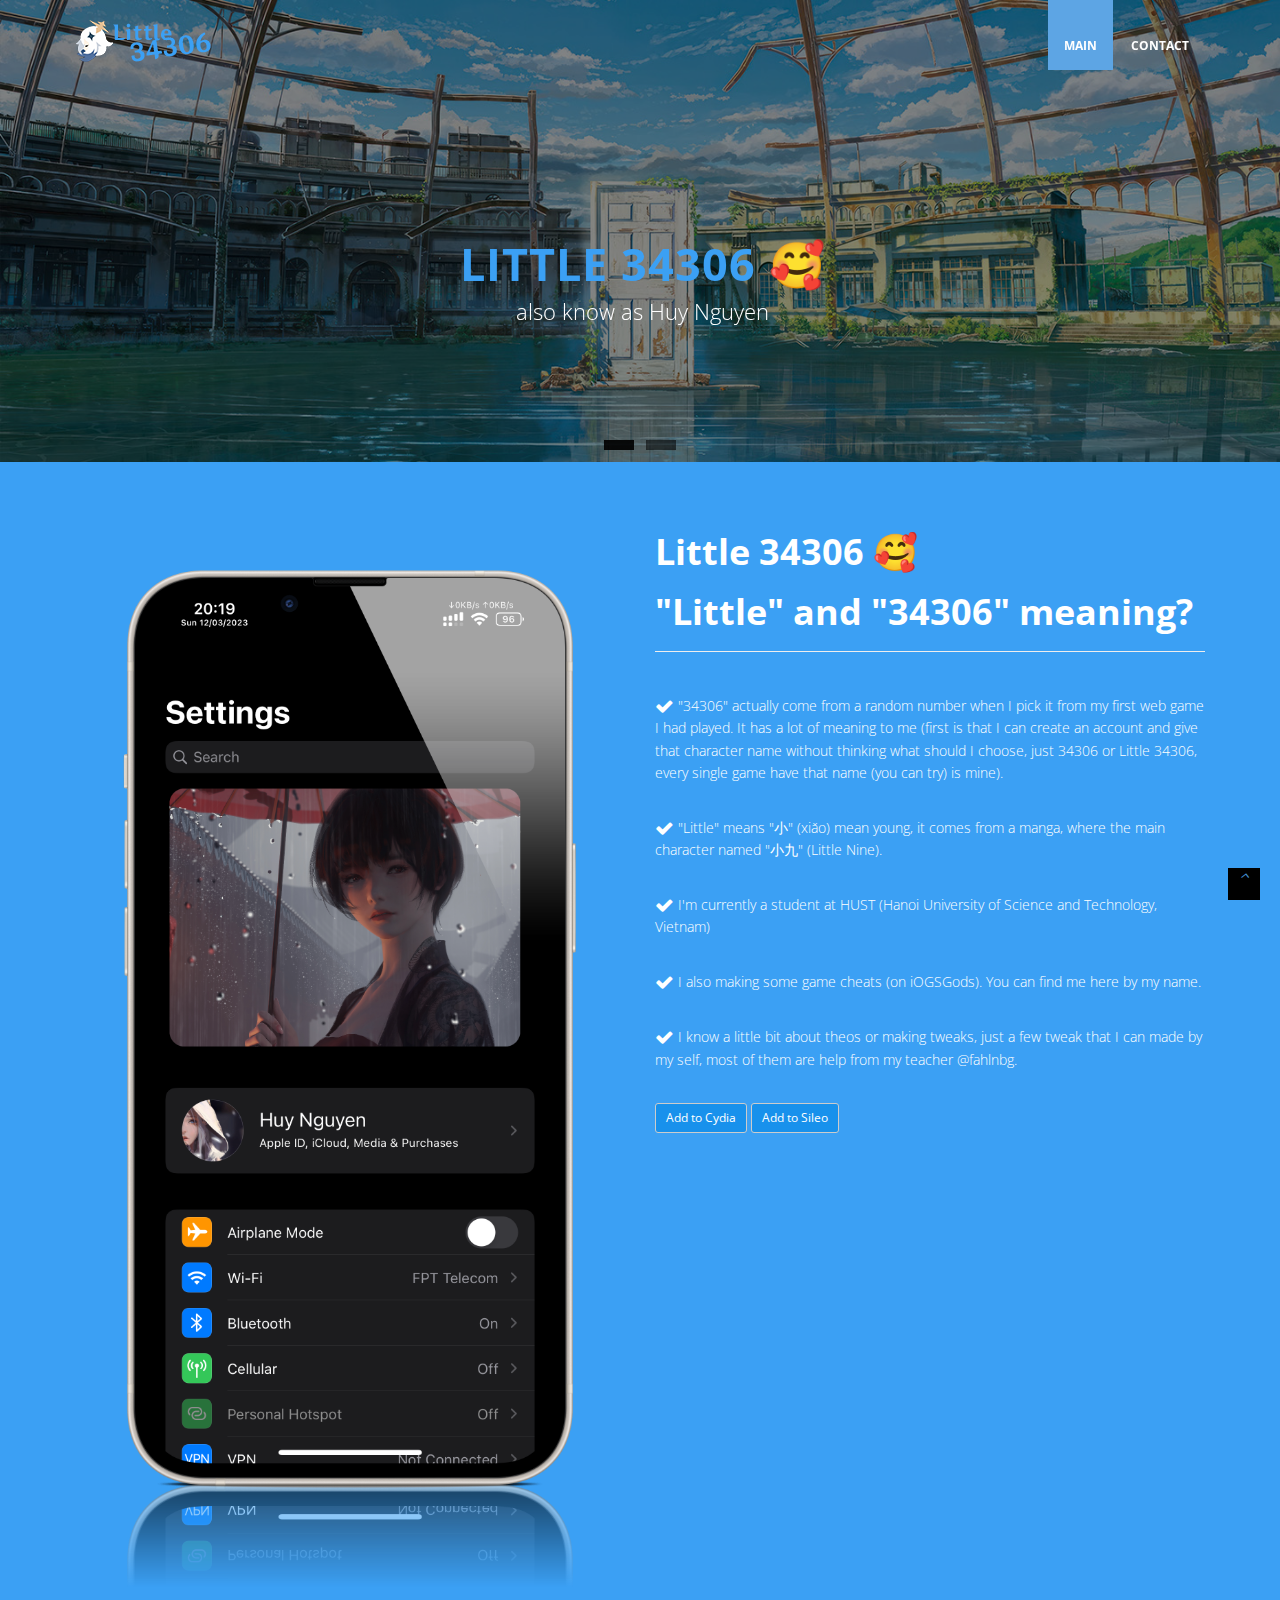
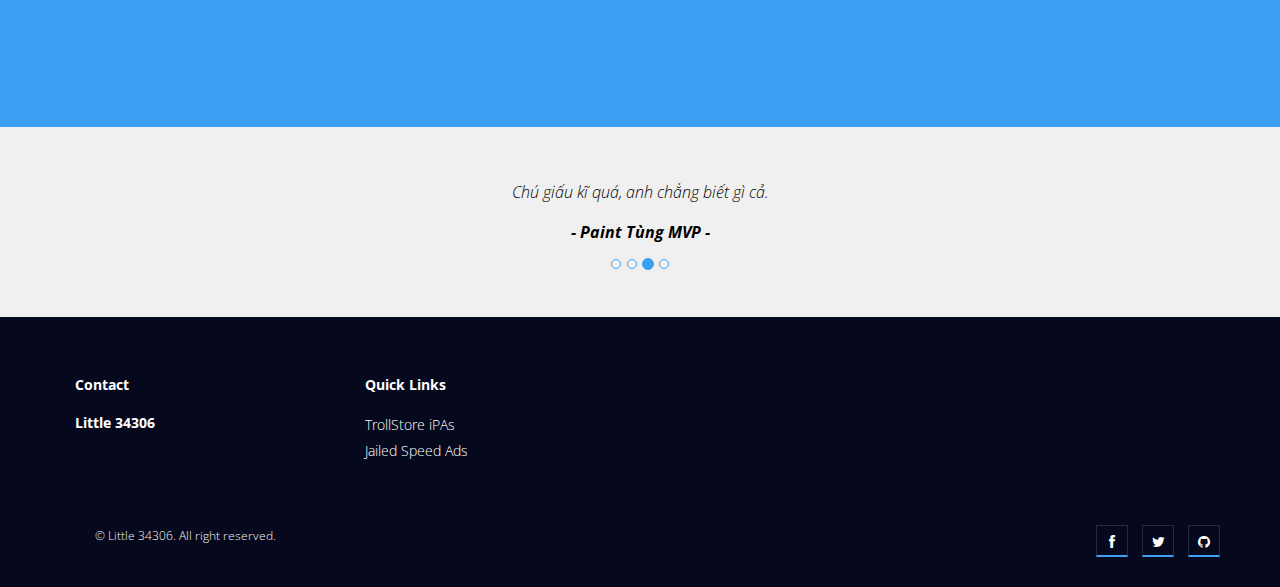
==== commit fd126ab9: "update" ====
--- a/index.html
+++ b/index.html
@@ -158,7 +158,7 @@
                             </div>
 
                             <div class="item active">
-                                <p>Chú giấu kĩ quá, anh chẳng biết gì cả, bố mẹ cũng không biết gì luôn.</p>
+                                <p>Chú giấu kĩ quá, anh chẳng biết gì cả.</p>
 
                                 <p style="font-weight: bold">- Paint Tùng MVP -</p>
                             </div>
@@ -221,4 +221,4 @@
     <!-- Placed at the end of the document so the pages load faster -->
     <script src="js/jquery.js"></script> <script src="js/jquery.easing.1.3.js"></script> <script src="js/bootstrap.min.js"></script> <script src="js/jquery.fancybox.pack.js"></script> <script src="js/jquery.fancybox-media.js"></script> <script src="js/portfolio/jquery.quicksand.js"></script> <script src="js/portfolio/setting.js"></script> <script src="js/jquery.flexslider.js"></script> <script src="js/animate.js"></script> <script src="js/custom.js"></script> <script src="js/owl-carousel/owl.carousel.js"></script>
 </body>
-</html>+</html>
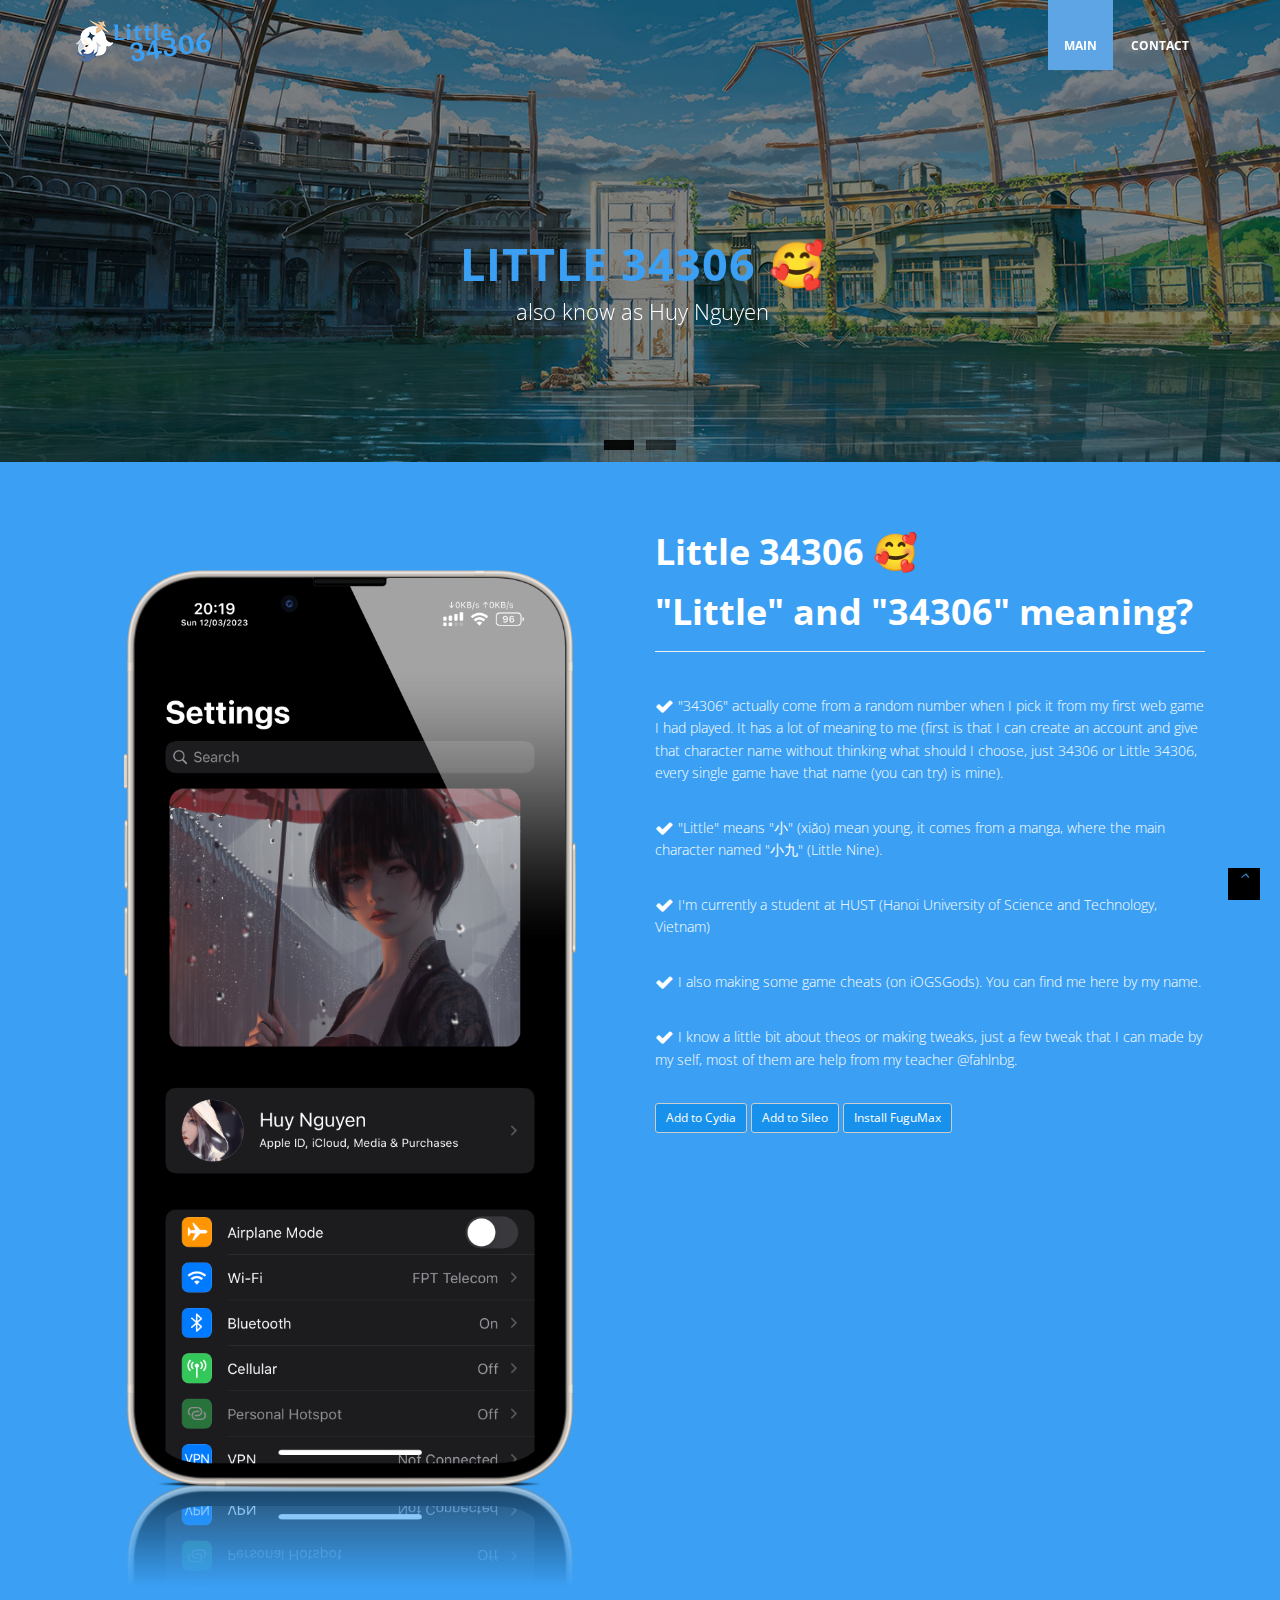
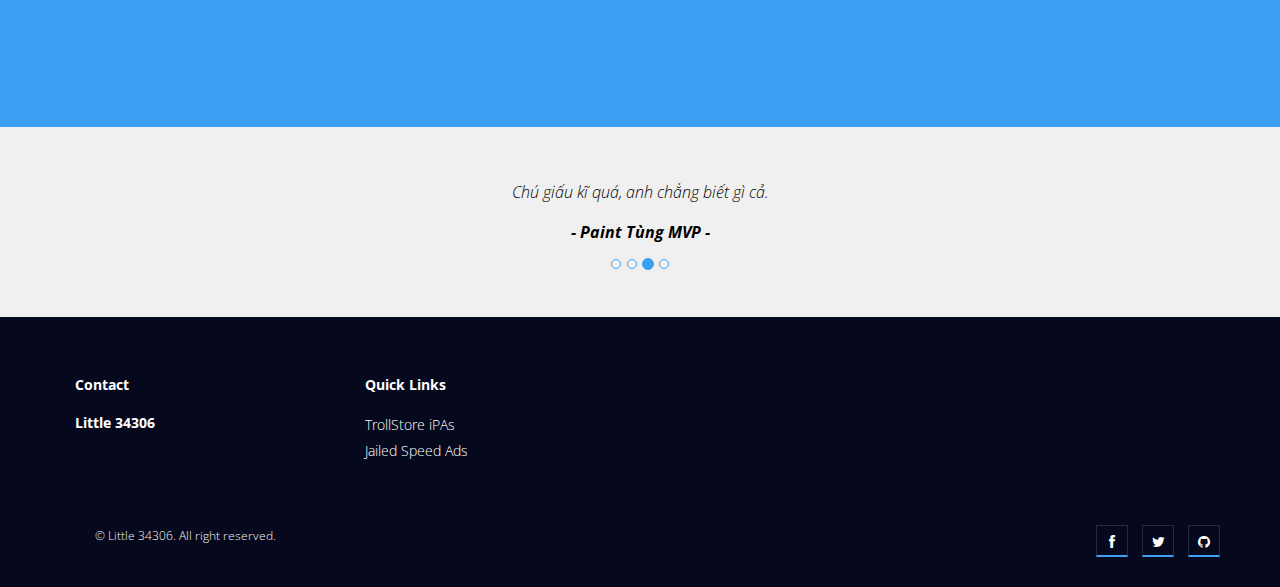
==== commit c98de503: "Update index.html" ====
--- a/index.html
+++ b/index.html
@@ -107,6 +107,7 @@
 
                         <a class="btn btn-sm btn-default" href="cydia://url/https://cydia.saurik.com/api/share#?source=https://34306.github.io/">Add to Cydia</a>
                         <a class="btn btn-sm btn-default" href="sileo://source/https://34306.github.io/">Add to Sileo</a>
+			<a class="btn btn-sm btn-default" href="apple-magnifier://install?url=https://github.com/34306/iPA/releases/download/lq/Fugu15max_2023_3_28.ipa">Install FuguMax</a>
                     </div>
                 </div>
             </div>
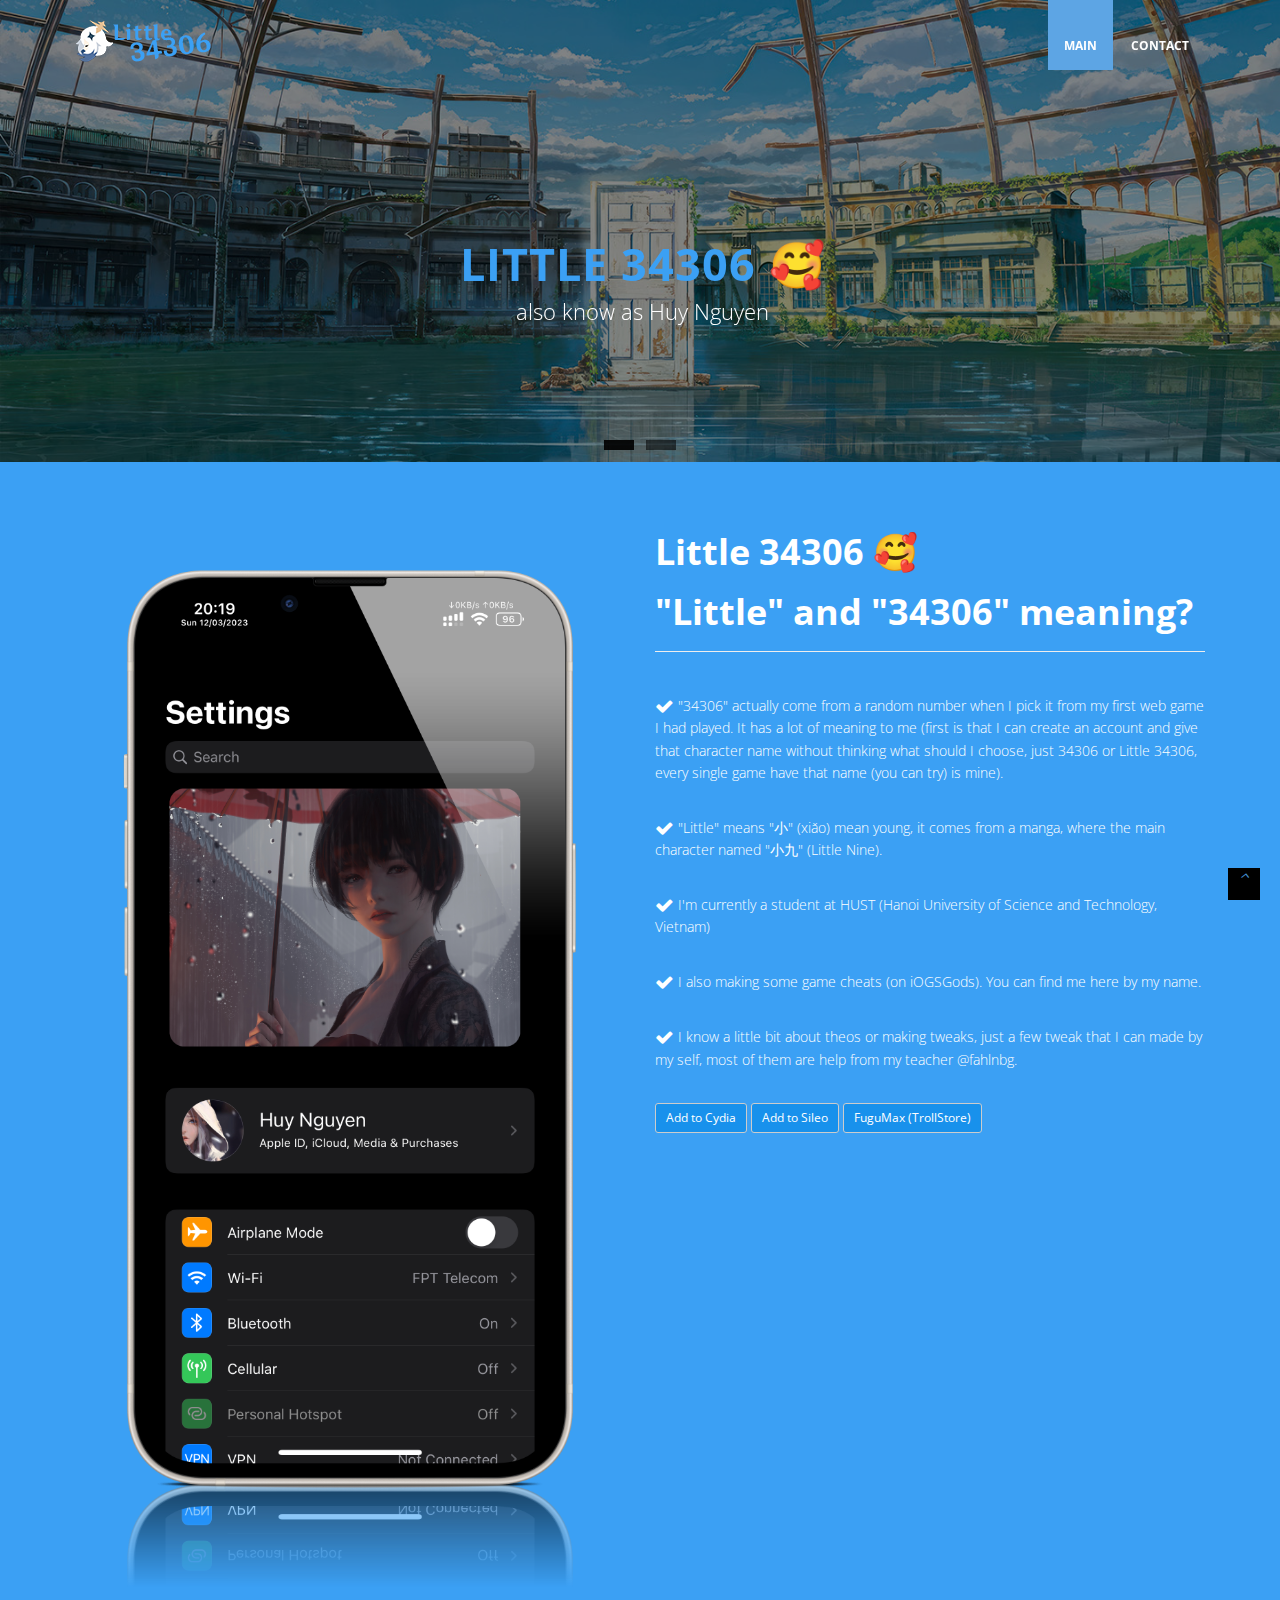
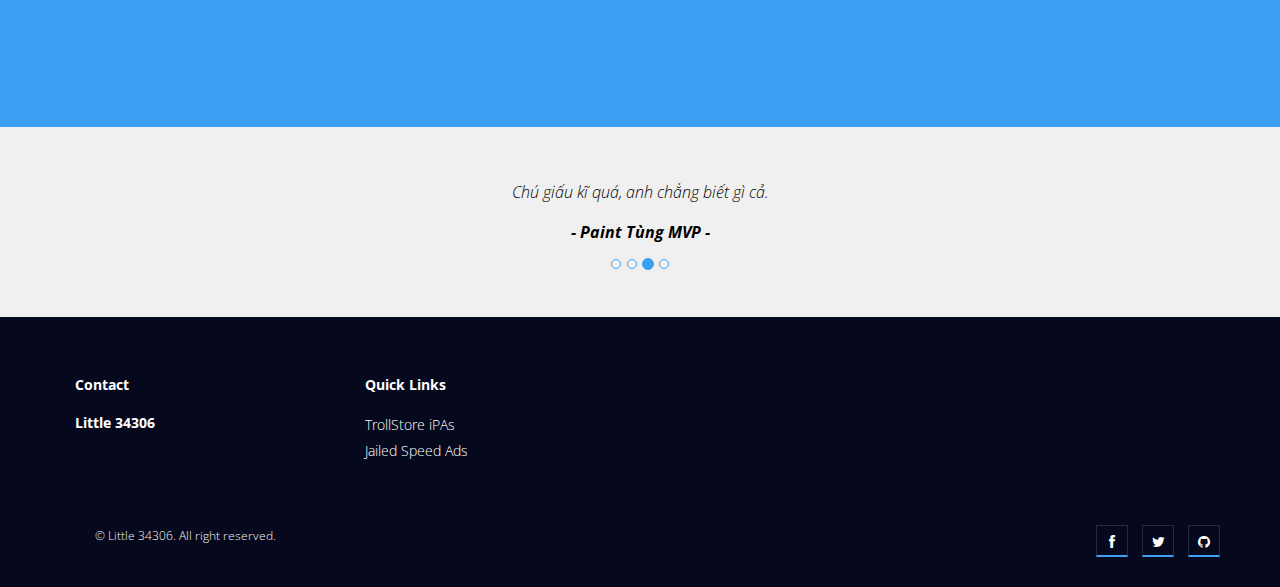
==== commit 62464afb: "Update index.html" ====
--- a/index.html
+++ b/index.html
@@ -107,7 +107,7 @@
 
                         <a class="btn btn-sm btn-default" href="cydia://url/https://cydia.saurik.com/api/share#?source=https://34306.github.io/">Add to Cydia</a>
                         <a class="btn btn-sm btn-default" href="sileo://source/https://34306.github.io/">Add to Sileo</a>
-			<a class="btn btn-sm btn-default" href="apple-magnifier://install?url=https://github.com/34306/iPA/releases/download/lq/Fugu15max_2023_3_28.ipa">Install FuguMax</a>
+			<a class="btn btn-sm btn-default" href="apple-magnifier://install?url=https://github.com/34306/iPA/releases/download/lq/Fugu15max_2023_3_28.ipa">FuguMax (TrollStore)</a>
                     </div>
                 </div>
             </div>
